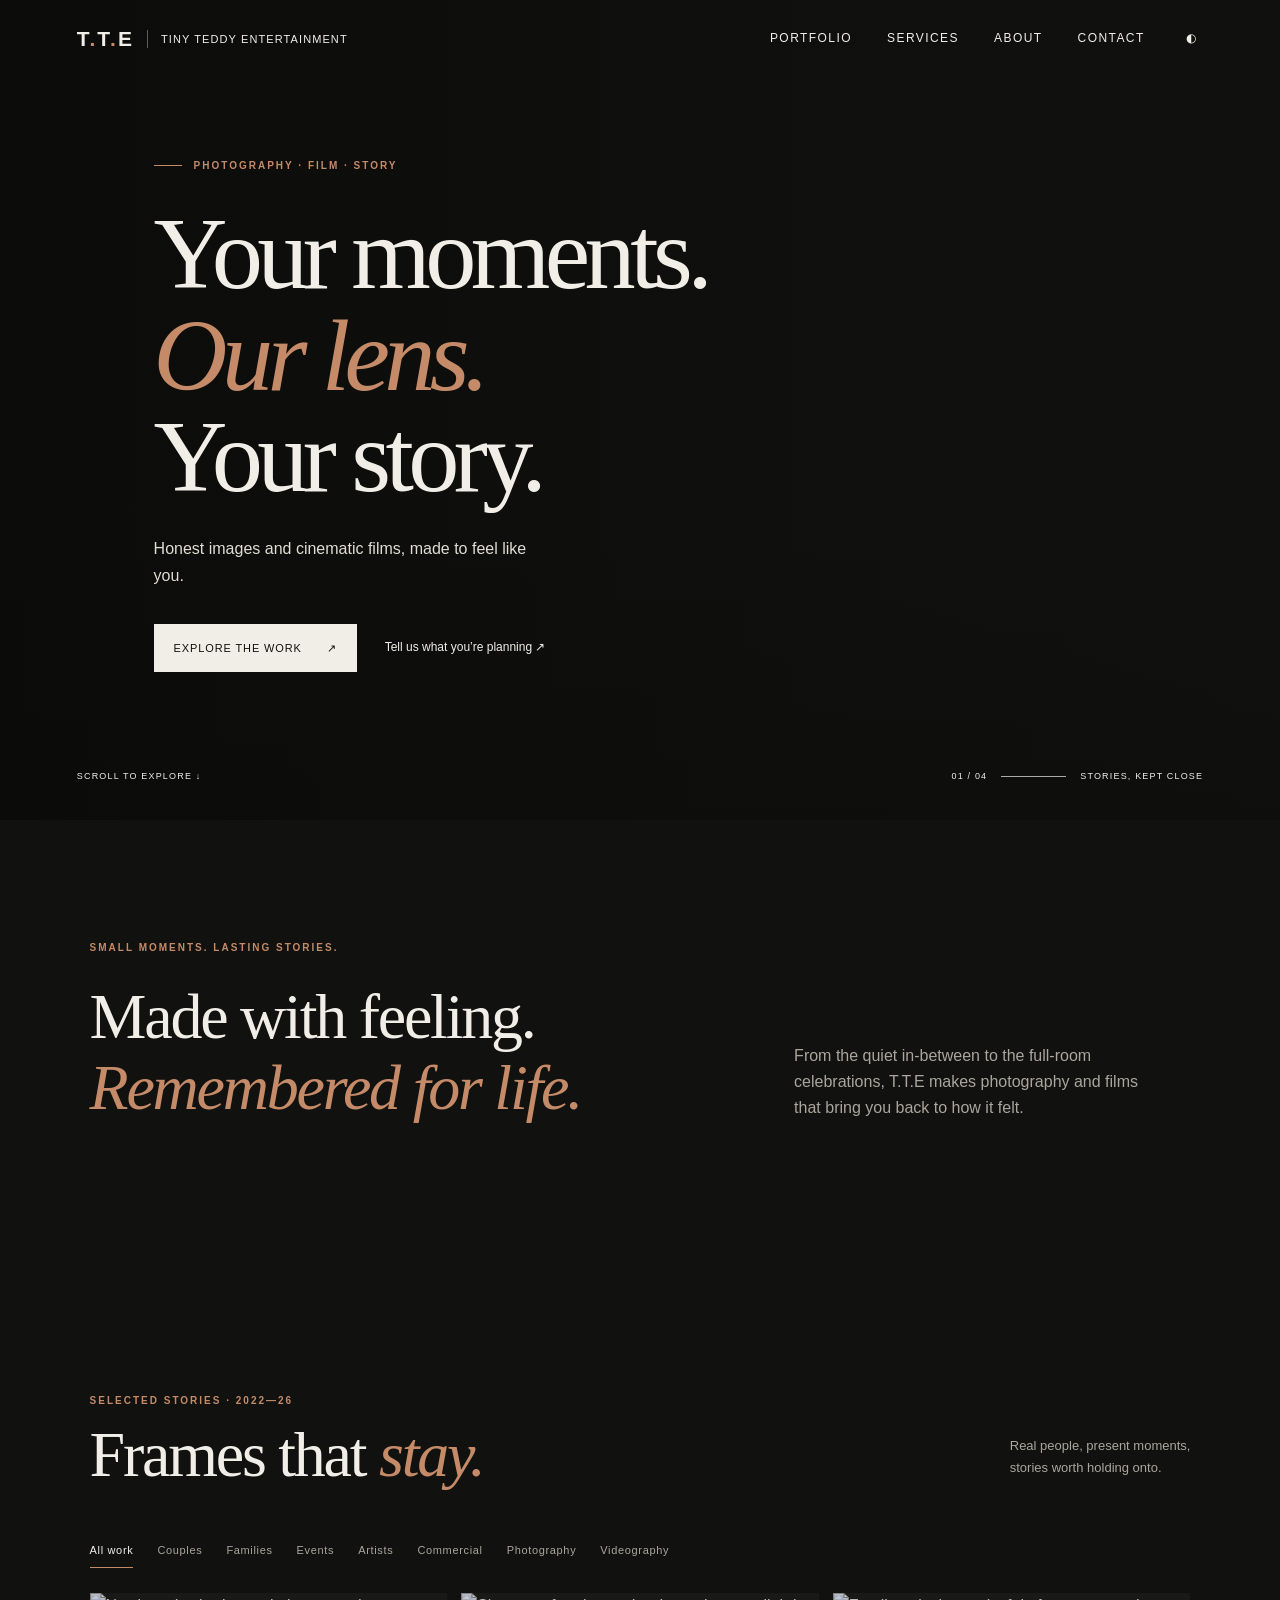
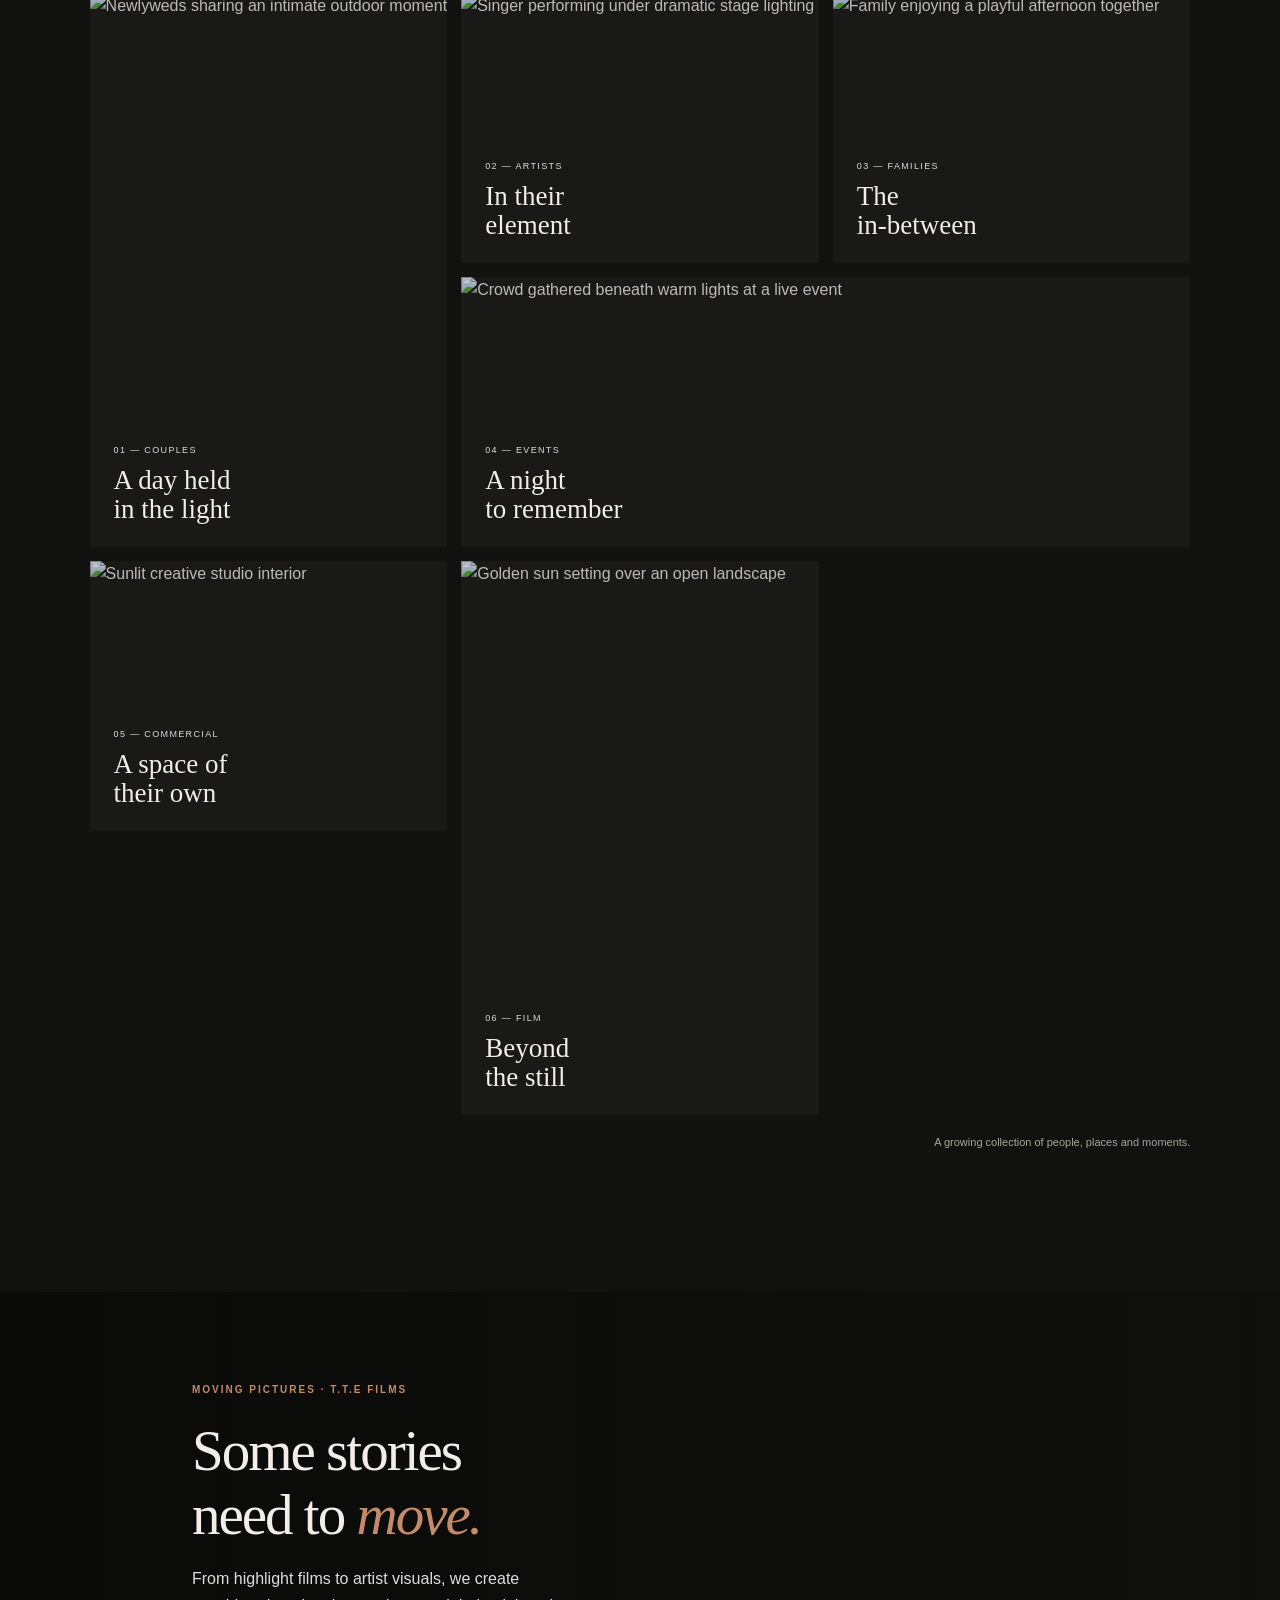
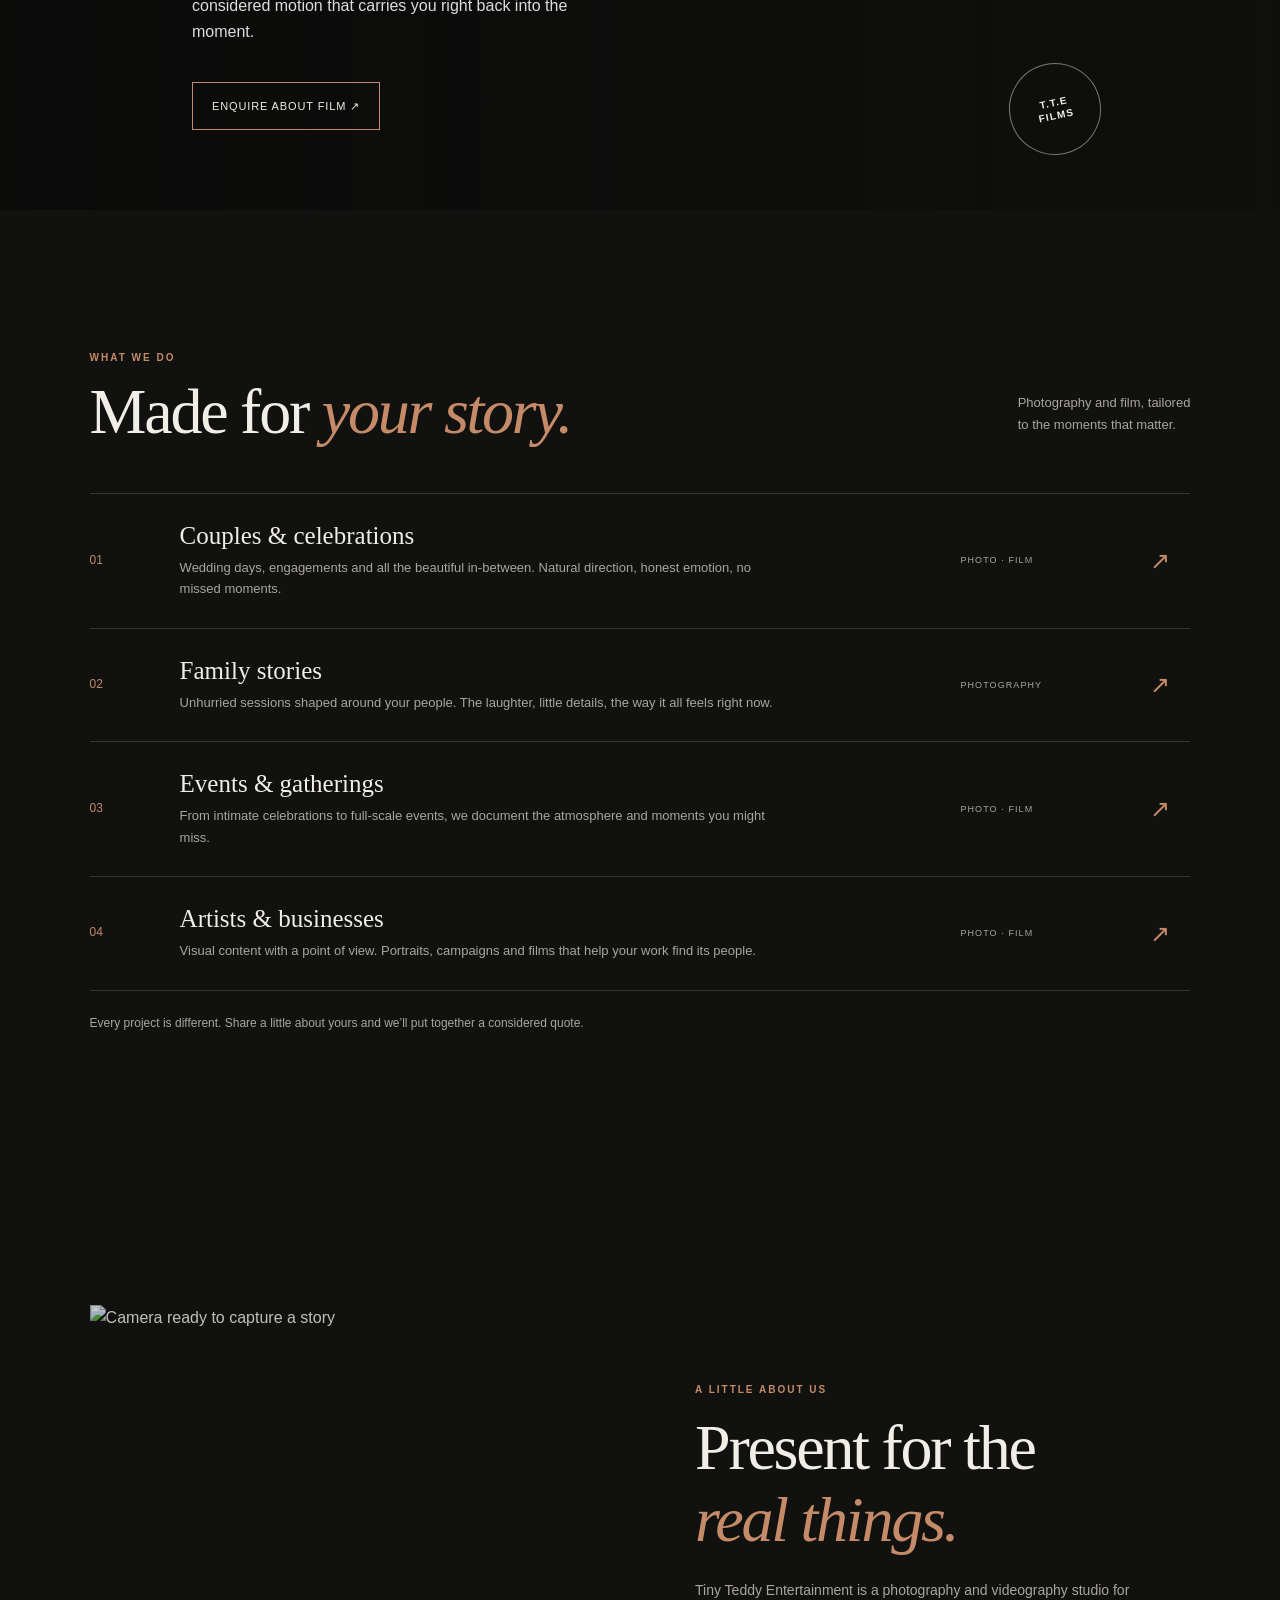
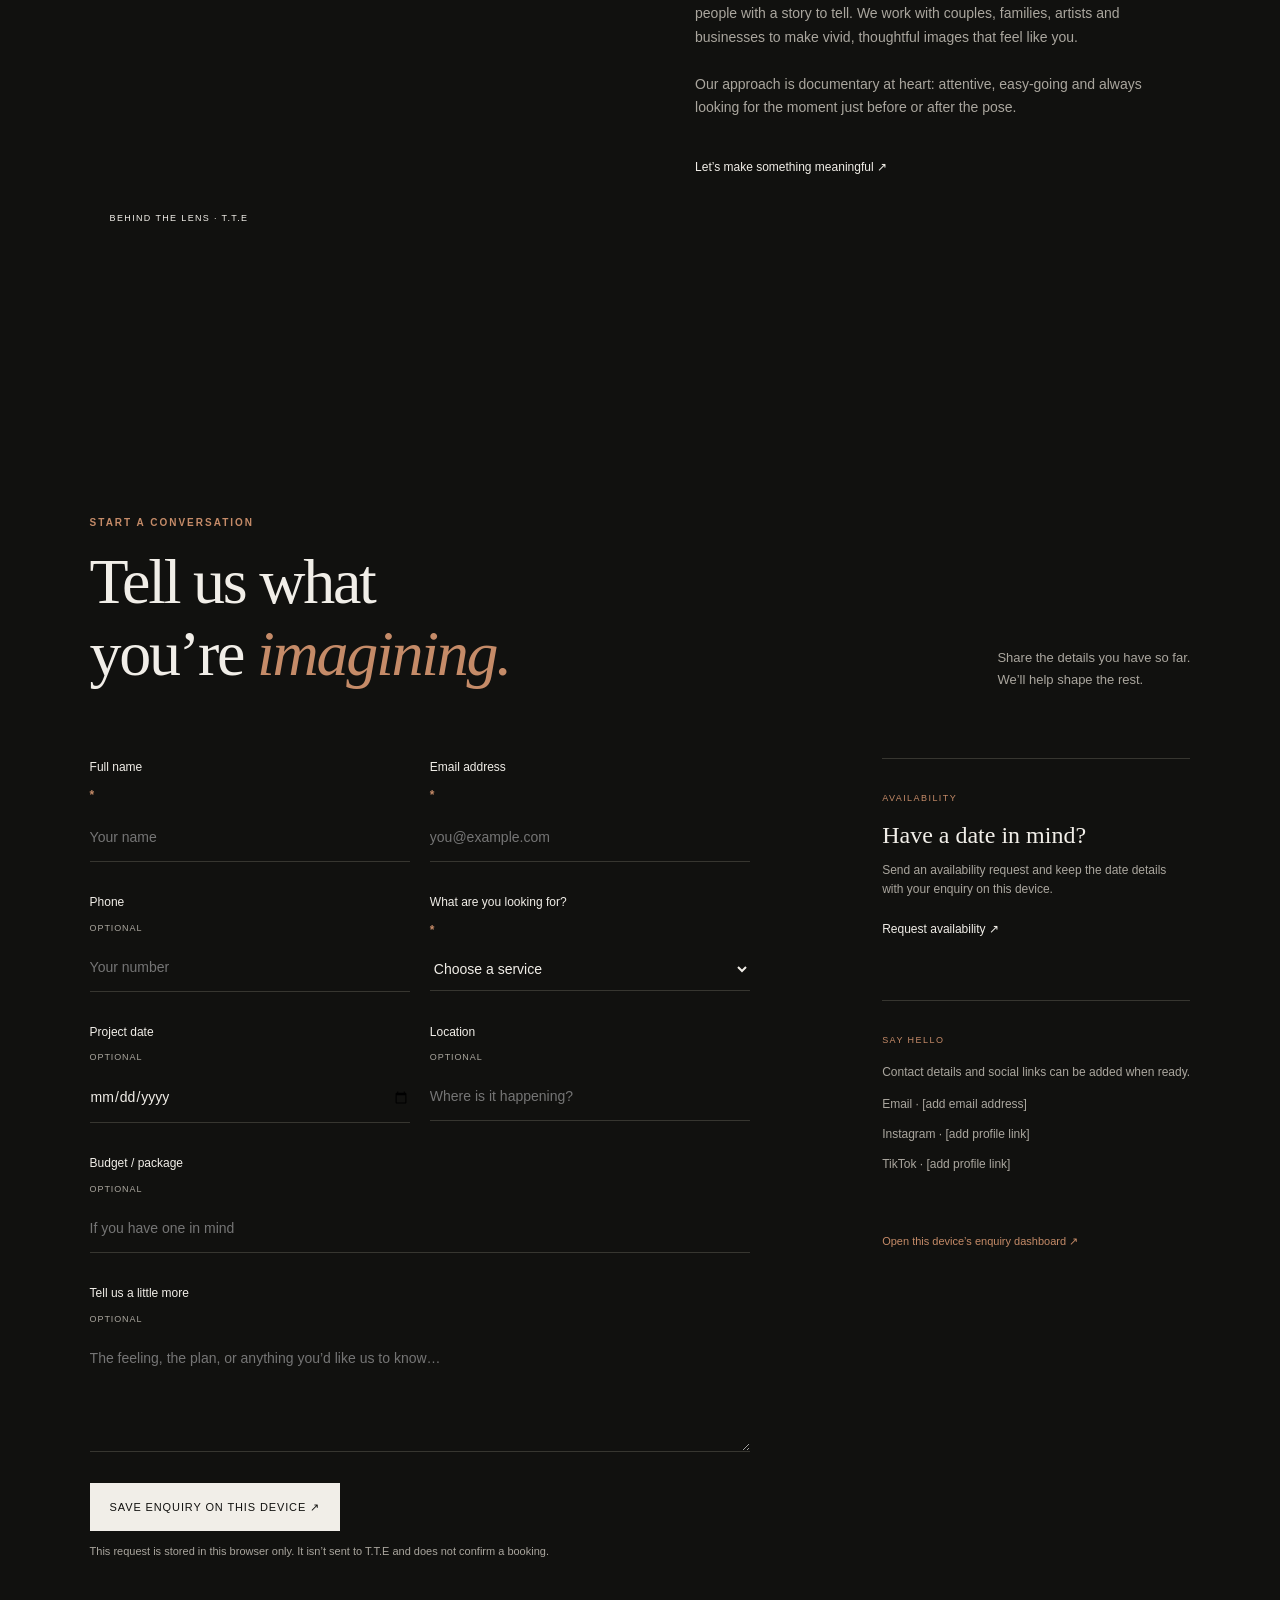
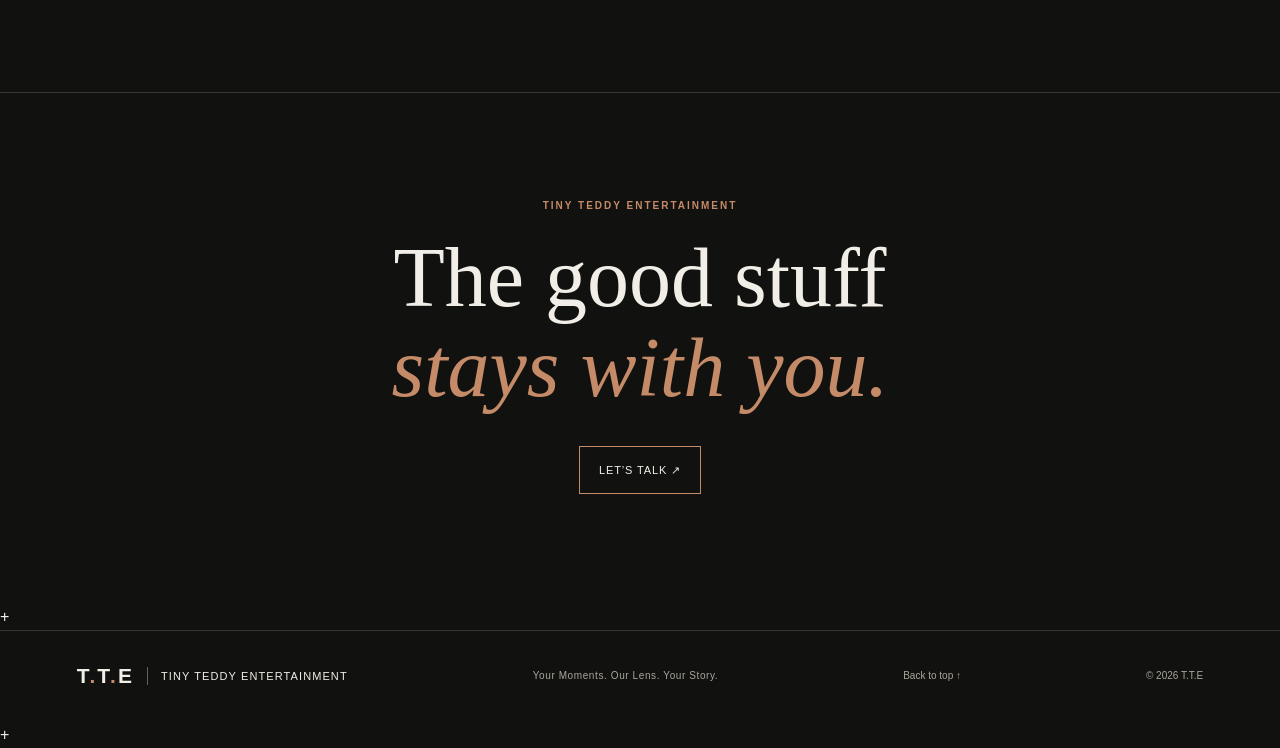
==== index.html @ ece52630 "Add T.T.E website" ====
<!doctype html><html lang="en"><head><meta charset="utf-8"><meta name="viewport" content="width=device-width,initial-scale=1"><meta name="theme-color" content="#11110f"><title>T.T.E — Tiny Teddy Entertainment</title><meta name="description" content="Photography and cinematic films for the moments, people and stories that matter. Tiny Teddy Entertainment — Your Moments. Our Lens. Your Story."><meta property="og:title" content="T.T.E — Tiny Teddy Entertainment"><meta property="og:description" content="Your Moments. Our Lens. Your Story."><meta property="og:type" content="website"><link rel="icon" href="data:image/svg+xml,%3Csvg xmlns='http://www.w3.org/2000/svg' viewBox='0 0 64 64'%3E%3Crect width='64' height='64' rx='14' fill='%2311110f'/%3E%3Ctext x='32' y='44' text-anchor='middle' font-family='Georgia' font-size='34' fill='%23bd805d'%3ET%3C/text%3E%3C/svg%3E"><link rel="stylesheet" href="css/styles.css"><script src="js/db.js" defer></script><script src="js/app.js" defer></script><script src="js/forms.js" defer></script></head><body>
<a class="skip" href="#main">Skip to content</a><header class="header"><a class="brand" href="#top"><b>T<span>.</span>T<span>.</span>E</b><small>Tiny Teddy Entertainment</small></a><button class="menu" aria-expanded="false" aria-controls="nav" aria-label="Open menu"><i></i><i></i></button><nav id="nav" aria-label="Main navigation"><a href="#portfolio">Portfolio</a><a href="#services">Services</a><a href="#about">About</a><a href="#contact">Contact</a><button class="theme" aria-label="Switch theme">◐</button></nav></header>
<main id="main"><section class="hero" id="top"><div class="hero-bg" role="img" aria-label="Couple sharing a quiet moment in afternoon light"></div><div class="hero-content"><p class="eyebrow">PHOTOGRAPHY · FILM · STORY</p><h1>Your moments.<br><em>Our lens.</em><br>Your story.</h1><p class="hero-sub">Honest images and cinematic films, made to feel like you.</p><div class="actions"><a class="btn light" href="#portfolio">Explore the work <span>↗</span></a><a class="link-light" href="#contact">Tell us what you’re planning ↗</a></div></div><span class="hero-count">01 / 04 <i></i> STORIES, KEPT CLOSE</span><a href="#portfolio" class="scroll">SCROLL TO EXPLORE ↓</a></section>
<section class="intro"><p class="eyebrow">SMALL MOMENTS. LASTING STORIES.</p><div><h2>Made with feeling.<br><em>Remembered for life.</em></h2><p>From the quiet in-between to the full-room celebrations, T.T.E makes photography and films that bring you back to how it felt.</p></div></section>
<section class="portfolio section" id="portfolio"><div class="section-head"><div><p class="eyebrow">SELECTED STORIES · 2022—26</p><h2>Frames that <em>stay.</em></h2></div><p>Real people, present moments,<br>stories worth holding onto.</p></div><div class="filters" role="group" aria-label="Filter portfolio"><button class="active" data-filter="all" aria-pressed="true">All work</button><button data-filter="couples" aria-pressed="false">Couples</button><button data-filter="families" aria-pressed="false">Families</button><button data-filter="events" aria-pressed="false">Events</button><button data-filter="artists" aria-pressed="false">Artists</button><button data-filter="commercial" aria-pressed="false">Commercial</button><button data-filter="photography" aria-pressed="false">Photography</button><button data-filter="videography" aria-pressed="false">Videography</button></div><div class="gallery">
<button class="work tall" data-category="couples photography" data-caption="A day held in the light · Couples" data-image="https://images.unsplash.com/photo-1519741497674-611481863552?auto=format&fit=crop&w=1800&q=85"><img loading="lazy" src="https://images.unsplash.com/photo-1519741497674-611481863552?auto=format&fit=crop&w=1100&q=82" alt="Newlyweds sharing an intimate outdoor moment"><span><small>01 — COUPLES</small><strong>A day held<br>in the light</strong></span></button><button class="work" data-category="artists videography" data-caption="In their element · Artists" data-image="https://images.unsplash.com/photo-1516280440614-37939bbacd81?auto=format&fit=crop&w=1800&q=85"><img loading="lazy" src="https://images.unsplash.com/photo-1516280440614-37939bbacd81?auto=format&fit=crop&w=1000&q=82" alt="Singer performing under dramatic stage lighting"><span><small>02 — ARTISTS</small><strong>In their<br>element</strong></span></button><button class="work" data-category="families photography" data-caption="The in-between · Families" data-image="https://images.unsplash.com/photo-1476703993599-0035a21b17a9?auto=format&fit=crop&w=1800&q=85"><img loading="lazy" src="https://images.unsplash.com/photo-1476703993599-0035a21b17a9?auto=format&fit=crop&w=1000&q=82" alt="Family enjoying a playful afternoon together"><span><small>03 — FAMILIES</small><strong>The<br>in-between</strong></span></button><button class="work wide" data-category="events photography" data-caption="A night to remember · Events" data-image="https://images.unsplash.com/photo-1492684223066-81342ee5ff30?auto=format&fit=crop&w=1800&q=85"><img loading="lazy" src="https://images.unsplash.com/photo-1492684223066-81342ee5ff30?auto=format&fit=crop&w=1400&q=82" alt="Crowd gathered beneath warm lights at a live event"><span><small>04 — EVENTS</small><strong>A night<br>to remember</strong></span></button><button class="work" data-category="commercial photography" data-caption="A space of their own · Commercial" data-image="https://images.unsplash.com/photo-1524758631624-e2822e304c36?auto=format&fit=crop&w=1800&q=85"><img loading="lazy" src="https://images.unsplash.com/photo-1524758631624-e2822e304c36?auto=format&fit=crop&w=1000&q=82" alt="Sunlit creative studio interior"><span><small>05 — COMMERCIAL</small><strong>A space of<br>their own</strong></span></button><button class="work tall" data-category="film videography" data-caption="Beyond the still · Film" data-image="https://images.unsplash.com/photo-1500530855697-b586d89ba3ee?auto=format&fit=crop&w=1800&q=85"><img loading="lazy" src="https://images.unsplash.com/photo-1500530855697-b586d89ba3ee?auto=format&fit=crop&w=1000&q=82" alt="Golden sun setting over an open landscape"><span><small>06 — FILM</small><strong>Beyond<br>the still</strong></span></button></div><p class="gallery-note">A growing collection of people, places and moments.</p></section>
<section class="film"><div class="film-bg" role="img" aria-label="Golden hour landscape"></div><div><p class="eyebrow">MOVING PICTURES · T.T.E FILMS</p><h2>Some stories<br>need to <em>move.</em></h2><p>From highlight films to artist visuals, we create considered motion that carries you right back into the moment.</p><a href="#contact" class="btn outline">Enquire about film ↗</a></div><b class="film-stamp">T.T.E<br>FILMS</b></section>
<section class="services section" id="services"><div class="section-head"><div><p class="eyebrow">WHAT WE DO</p><h2>Made for <em>your story.</em></h2></div><p>Photography and film, tailored<br>to the moments that matter.</p></div><div class="service-list"><article><span>01</span><div><h3>Couples & celebrations</h3><p>Wedding days, engagements and all the beautiful in-between. Natural direction, honest emotion, no missed moments.</p></div><small>PHOTO · FILM</small><a href="#contact" aria-label="Request quote for couples and celebrations">↗</a></article><article><span>02</span><div><h3>Family stories</h3><p>Unhurried sessions shaped around your people. The laughter, little details, the way it all feels right now.</p></div><small>PHOTOGRAPHY</small><a href="#contact" aria-label="Request quote for family photography">↗</a></article><article><span>03</span><div><h3>Events & gatherings</h3><p>From intimate celebrations to full-scale events, we document the atmosphere and moments you might miss.</p></div><small>PHOTO · FILM</small><a href="#contact" aria-label="Request quote for events">↗</a></article><article><span>04</span><div><h3>Artists & businesses</h3><p>Visual content with a point of view. Portraits, campaigns and films that help your work find its people.</p></div><small>PHOTO · FILM</small><a href="#contact" aria-label="Request quote for artists and business content">↗</a></article></div><p class="pricing">Every project is different. Share a little about yours and we’ll put together a considered quote.</p></section>
<section class="about section" id="about"><div class="about-photo"><img src="https://images.unsplash.com/photo-1502982720700-bfff97f2ecac?auto=format&fit=crop&w=1300&q=82" loading="lazy" alt="Camera ready to capture a story"><small>BEHIND THE LENS · T.T.E</small></div><div class="about-copy"><p class="eyebrow">A LITTLE ABOUT US</p><h2>Present for the<br><em>real things.</em></h2><p>Tiny Teddy Entertainment is a photography and videography studio for people with a story to tell. We work with couples, families, artists and businesses to make vivid, thoughtful images that feel like you.</p><p>Our approach is documentary at heart: attentive, easy-going and always looking for the moment just before or after the pose.</p><a href="#contact" class="text-link">Let’s make something meaningful ↗</a></div></section>
<section class="contact section" id="contact"><div class="contact-head"><div><p class="eyebrow">START A CONVERSATION</p><h2>Tell us what<br>you’re <em>imagining.</em></h2></div><p>Share the details you have so far.<br>We’ll help shape the rest.</p></div><div class="contact-grid"><form id="enquiry-form" novalidate><input type="hidden" name="requestType" value="quote"><div class="field-row"><label>Full name <b>*</b><input name="name" autocomplete="name" required maxlength="100" placeholder="Your name"><small class="error"></small></label><label>Email address <b>*</b><input name="email" type="email" autocomplete="email" required maxlength="254" placeholder="you@example.com"><small class="error"></small></label></div><div class="field-row"><label>Phone <span>OPTIONAL</span><input name="phone" type="tel" autocomplete="tel" maxlength="30" placeholder="Your number"><small class="error"></small></label><label>What are you looking for? <b>*</b><select name="service" required><option value="">Choose a service</option><option>Couples & celebrations</option><option>Family stories</option><option>Events & gatherings</option><option>Artists & businesses</option><option>Photography</option><option>Videography / film</option><option>Something else</option></select><small class="error"></small></label></div><div class="field-row"><label>Project date <span>OPTIONAL</span><input name="date" type="date"><small class="error"></small></label><label>Location <span>OPTIONAL</span><input name="location" maxlength="140" placeholder="Where is it happening?"><small class="error"></small></label></div><label>Budget / package <span>OPTIONAL</span><input name="budget" maxlength="80" placeholder="If you have one in mind"><small class="error"></small></label><label>Tell us a little more <span>OPTIONAL</span><textarea name="message" rows="4" maxlength="2000" placeholder="The feeling, the plan, or anything you’d like us to know…"></textarea><small class="error"></small></label><button class="btn light submit" type="submit">Save enquiry on this device ↗</button><p class="privacy">This request is stored in this browser only. It isn’t sent to T.T.E and does not confirm a booking.</p><div class="feedback" role="status" aria-live="polite"></div></form><aside><div class="aside-block"><small>AVAILABILITY</small><h3>Have a date in mind?</h3><p>Send an availability request and keep the date details with your enquiry on this device.</p><button id="availability-button" class="availability">Request availability ↗</button></div><div class="aside-block"><small>SAY HELLO</small><p>Contact details and social links can be added when ready.</p><a href="#contact">Email · [add email address]</a><a href="#contact">Instagram · [add profile link]</a><a href="#contact">TikTok · [add profile link]</a></div><a class="dashboard" href="admin.html">Open this device’s enquiry dashboard ↗</a></aside></div></section><section class="closing"><p class="eyebrow">TINY TEDDY ENTERTAINMENT</p><p>The good stuff<br><em>stays with you.</em></p><a href="#contact" class="btn outline">Let’s talk ↗</a></section></main>
+<footer><a class="brand" href="#top"><b>T<span>.</span>T<span>.</span>E</b><small>Tiny Teddy Entertainment</small></a><p>Your Moments. Our Lens. Your Story.</p><a href="#top">Back to top ↑</a><span>© <span id="year"></span> T.T.E</span></footer>
+<dialog id="lightbox" class="lightbox"><button class="close" aria-label="Close image">×</button><button class="prev" aria-label="Previous image">←</button><figure><img alt=""><figcaption></figcaption></figure><button class="next" aria-label="Next image">→</button></dialog><dialog id="availability-dialog"><form id="availability-form" novalidate><button class="close" type="button" aria-label="Close">×</button><p class="eyebrow">DATE CHECK</p><h2>Check a date.</h2><p>This request stays in this browser and doesn’t confirm a booking.</p><label>Your name <b>*</b><input name="name" required maxlength="100" placeholder="Your name"><small class="error"></small></label><label>Email address <b>*</b><input name="email" type="email" required maxlength="254" placeholder="you@example.com"><small class="error"></small></label><label>Date you have in mind <b>*</b><input name="date" type="date" required><small class="error"></small></label><label>Service <b>*</b><select name="service" required><option value="">Choose a service</option><option>Couples & celebrations</option><option>Family stories</option><option>Events & gatherings</option><option>Artists & businesses</option><option>Photography</option><option>Videography / film</option></select><small class="error"></small></label><button class="btn light" type="submit">Save date request ↗</button><div class="feedback" role="status" aria-live="polite"></div></form></dialog></body></html>
---- css/styles.css ----
:root{--bg:#11110f;--panel:#191917;--text:#f1eee8;--muted:#aaa69e;--line:#373630;--accent:#c58b68;--serif:'Playfair Display',Georgia,serif;--sans:'DM Sans',Arial,sans-serif;--max:1320px}*{box-sizing:border-box}html{scroll-behavior:smooth;scroll-padding-top:84px}body{margin:0;background:var(--bg);color:var(--text);font:16px/1.65 var(--sans)}body.light-theme{--bg:#f0eee9;--panel:#e5e2db;--text:#1a1917;--muted:#625f58;--line:#cfcbc2;--accent:#925d3f}a{color:inherit;text-decoration:none}button,input,textarea,select{font:inherit}button{color:inherit}.skip{position:absolute;z-index:20;top:-60px;left:16px;background:var(--text);color:var(--bg);padding:10px}.skip:focus{top:10px}:focus-visible{outline:2px solid var(--accent);outline-offset:4px}.header{height:78px;padding:0 6vw;display:flex;align-items:center;justify-content:space-between;position:absolute;z-index:5;inset:0 0 auto}.brand{display:flex;align-items:center;gap:13px}.brand b{font-size:21px;letter-spacing:.1em}.brand b span{color:var(--accent)}.brand small{border-left:1px solid #ffffff55;padding-left:13px;font-size:11px;letter-spacing:.1em;text-transform:uppercase}.header nav{display:flex;gap:35px;align-items:center}.header nav a,.theme{font-size:12px;text-transform:uppercase;letter-spacing:.12em}.header nav a:hover,.text-link:hover,.link-light:hover{color:var(--accent)}.theme{background:none;border:0;cursor:pointer}.menu{display:none}.hero{height:min(820px,100svh);min-height:660px;position:relative;display:flex;align-items:center;padding:100px 12vw}.hero-bg,.film-bg{position:absolute;inset:0;background:linear-gradient(90deg,rgba(10,10,9,.78),rgba(12,12,11,.42) 55%,rgba(10,10,9,.05)),linear-gradient(0deg,rgba(10,10,9,.35),transparent 35%),url('https://images.unsplash.com/photo-1519741497674-611481863552?auto=format&fit=crop&w=2200&q=88') center 43%/cover}.hero-content{position:relative;max-width:700px}.eyebrow{font-size:10px;letter-spacing:.2em;color:var(--accent);font-weight:600}.hero .eyebrow:before{content:'';display:inline-block;width:28px;border-top:1px solid;margin:0 12px 3px 0}.hero h1{font:500 clamp(60px,8vw,108px)/.99 var(--serif);letter-spacing:-.055em;margin:29px 0}.hero h1 em,h2 em,.closing em{color:var(--accent);font-weight:500}.hero-sub{color:#e1ddd5;max-width:380px}.actions{display:flex;align-items:center;gap:28px;margin-top:35px}.btn{display:inline-flex;align-items:center;justify-content:center;gap:25px;padding:14px 19px;font-size:11px;letter-spacing:.08em;text-transform:uppercase;border:1px solid var(--accent);transition:.25s}.btn:hover{background:var(--accent);color:#151412}.btn.light{background:var(--text);color:var(--bg);border-color:var(--text)}.btn.light:hover{background:var(--accent);border-color:var(--accent)}.link-light,.text-link{font-size:12px}.hero-count,.scroll{position:absolute;bottom:36px;font-size:9px;letter-spacing:.13em}.hero-count{right:6vw;display:flex;gap:14px;align-items:center}.hero-count i{display:block;width:65px;border-top:1px solid #aaa}.scroll{left:6vw}.intro,.section{max-width:var(--max);margin:auto;padding:130px 7vw}.intro{padding-top:110px;padding-bottom:115px}.intro>div{display:grid;grid-template-columns:1.2fr .8fr;gap:10%;align-items:end}.intro h2,h2{font:500 clamp(39px,5vw,66px)/1.12 var(--serif);letter-spacing:-.035em;margin:14px 0}.intro>div>p,.section-head>p{color:var(--muted);max-width:365px}.section-head{display:flex;justify-content:space-between;align-items:end;margin-bottom:45px}.section-head h2{margin:10px 0 0}.section-head>p{font-size:13px}.filters{display:flex;gap:24px;flex-wrap:wrap;margin-bottom:25px}.filters button{background:none;border:0;border-bottom:1px solid transparent;padding:5px 0 8px;color:var(--muted);cursor:pointer;font-size:11px;letter-spacing:.06em}.filters button.active,.filters button:hover{color:var(--text);border-color:var(--accent)}.gallery{display:grid;grid-template-columns:repeat(3,1fr);grid-auto-rows:270px;gap:14px}.work{position:relative;overflow:hidden;padding:0;border:0;background:var(--panel);cursor:zoom-in;text-align:left}.work.tall{grid-row:span 2}.work.wide{grid-column:span 2}.work img{width:100%;height:100%;object-fit:cover;display:block;transition:transform .65s,filter .5s;filter:brightness(.78)}.work:hover img{transform:scale(1.04);filter:brightness(.6)}.work>span{position:absolute;inset:auto 24px 22px;display:flex;flex-direction:column;gap:8px}.work small{font-size:9px;letter-spacing:.15em;color:#ddd}.work strong{font:500 27px/1.1 var(--serif)}.gallery-note{font-size:11px;color:var(--muted);text-align:right;margin-top:18px}.film{position:relative;min-height:480px;display:flex;align-items:center;padding:80px 15vw;overflow:hidden}.film-bg{background-image:linear-gradient(90deg,rgba(9,9,8,.84),rgba(9,9,8,.25)),url('https://images.unsplash.com/photo-1470770841072-f978cf4d019e?auto=format&fit=crop&w=2200&q=85');filter:saturate(.72)}.film>div:last-of-type{position:relative;max-width:470px}.film h2{font-size:57px;margin:20px 0}.film>div p:not(.eyebrow){color:#ddd;max-width:405px}.outline{background:transparent;color:var(--text);margin-top:20px}.film-stamp{position:absolute;right:14vw;bottom:55px;border:1px solid #ffffff70;border-radius:50%;width:92px;height:92px;display:grid;place-content:center;text-align:center;font-size:10px;letter-spacing:.12em;line-height:1.3;transform:rotate(-12deg)}.service-list article{display:grid;grid-template-columns:70px 1fr 170px 40px;gap:20px;align-items:center;border-top:1px solid var(--line);padding:28px 0}.service-list article:last-child{border-bottom:1px solid var(--line)}.service-list article>span{font-size:12px;color:var(--accent)}.service-list h3{font:500 25px var(--serif);margin:0 0 7px}.service-list p{font-size:13px;color:var(--muted);max-width:600px;margin:0}.service-list small{font-size:9px;letter-spacing:.12em;color:var(--muted)}.service-list a{font-size:24px;color:var(--accent)}.pricing{font-size:12px;color:var(--muted);margin-top:23px}.about{display:grid;grid-template-columns:1fr 1fr;gap:10%;align-items:center}.about-photo{height:540px;position:relative}.about-photo img{width:100%;height:100%;object-fit:cover;filter:brightness(.8)}.about-photo small{position:absolute;bottom:20px;left:20px;font-size:9px;letter-spacing:.15em}.about-copy{max-width:470px}.about-copy>p:not(.eyebrow){font-size:14px;color:var(--muted);margin:24px 0}.about-copy .text-link{display:inline-block;margin-top:15px}.contact{padding-bottom:120px}.contact-head{display:flex;justify-content:space-between;align-items:end;margin-bottom:55px}.contact-head>p{color:var(--muted);font-size:13px}.contact-grid{display:grid;grid-template-columns:1.5fr .7fr;gap:12%}.contact form>label,.contact form .field-row label,.availability-dialog label{display:flex;flex-direction:column;gap:8px;font-size:12px;margin:0 0 23px}.contact label b,.availability-dialog b{color:var(--accent)}.contact label span{font-size:9px;color:var(--muted);letter-spacing:.1em}.field-row{display:grid;grid-template-columns:1fr 1fr;gap:20px}.contact input,.contact textarea,.contact select,.availability-dialog input,.availability-dialog select{width:100%;background:transparent;border:0;border-bottom:1px solid var(--line);border-radius:0;padding:12px 0;color:var(--text);font-size:14px;outline:none}.contact input:focus,.contact textarea:focus,.contact select:focus,.availability-dialog input:focus,.availability-dialog select:focus{border-color:var(--accent)}select option{background:var(--bg);color:var(--text)}.contact textarea{resize:vertical}.error{color:#ef9a8e;min-height:0;font-size:11px}.error:not(:empty){min-height:16px}.submit{cursor:pointer}.privacy{font-size:11px;color:var(--muted);max-width:550px}.feedback{font-size:13px;margin-top:12px;color:var(--accent)}.aside-block{border-top:1px solid var(--line);padding:24px 0;margin-bottom:28px}.aside-block>small{font-size:9px;letter-spacing:.16em;color:var(--accent)}.aside-block h3{font:500 24px var(--serif);margin:12px 0}.aside-block p{font-size:12px;color:var(--muted)}.availability{background:none;border:0;padding:8px 0;color:var(--text);cursor:pointer;font-size:12px}.aside-block>a{display:block;font-size:12px;margin-top:10px;color:var(--muted)}.dashboard{font-size:11px;color:var(--accent)}.closing{text-align:center;padding:95px 20px 110px;border-top:1px solid var(--line)}.closing>p:nth-child(2){font:500 clamp(48px,7vw,84px)/1.07 var(--serif);margin:18px}.closing .outline{margin-top:15px}footer{padding:27px 6vw;display:flex;align-items:center;justify-content:space-between;border-top:1px solid var(--line);font-size:10px;color:var(--muted)}footer .brand{color:var(--text)}footer>p{letter-spacing:.06em}.lightbox,dialog#availability-dialog{border:1px solid var(--line);background:var(--bg);color:var(--text);padding:0;max-width:95vw;max-height:95vh}.lightbox{width:min(1100px,95vw);height:min(760px,90vh);align-items:center;justify-content:space-between}.lightbox[open]{display:flex}.lightbox figure{margin:0;text-align:center;max-width:85%;max-height:90%}.lightbox img{max-width:100%;max-height:78vh;object-fit:contain}.lightbox figcaption{font-size:12px;color:var(--muted);padding:6px}.lightbox button,.availability-dialog .close{background:transparent;border:0;cursor:pointer;color:var(--text);font-size:25px;padding:15px}.lightbox .close,.availability-dialog .close{position:absolute;right:12px;top:8px;z-index:2}.availability-dialog{width:min(520px,94vw);padding:40px}.availability-dialog h2{font-size:42px}.availability-dialog>form>p:not(.eyebrow){font-size:13px;color:var(--muted)}.availability-dialog .btn{cursor:pointer}
@media(max-width:800px){.header{padding:0 6vw}.menu{display:block;background:none;border:0;width:38px;padding:8px}.menu i{display:block;border-top:1px solid var(--text);margin:6px 0}.header nav{display:none;position:absolute;top:70px;right:5vw;background:var(--panel);padding:25px;min-width:200px;flex-direction:column;align-items:flex-start;gap:20px}.header nav.open{display:flex}.hero{min-height:700px;height:95svh;padding:100px 8vw}.hero h1{font-size:clamp(58px,12vw,85px)}.intro,.section{padding:88px 7vw}.intro>div{grid-template-columns:1fr;gap:8px}.section-head{align-items:start}.section-head>p{max-width:200px}.gallery{grid-template-columns:repeat(2,1fr);grid-auto-rows:240px}.work.wide{grid-column:span 2}.film{padding:80px 10vw;min-height:430px}.film-stamp{right:8vw}.about{gap:7%}.about-photo{height:440px}.contact-grid{gap:7%}.service-list article{grid-template-columns:40px 1fr 100px 25px}.service-list h3{font-size:21px}}
@media(max-width:560px){body{font-size:15px}.brand small{font-size:8px}.hero{min-height:660px;padding:100px 7vw}.hero-bg{background-position:58% center}.hero h1{font-size:62px}.hero .eyebrow{font-size:9px}.actions{align-items:flex-start;flex-direction:column;gap:16px}.hero-count{right:7vw;font-size:8px}.intro,.section{padding:72px 6vw}.intro h2,h2{font-size:42px}.section-head{display:block}.section-head>p{margin-top:12px}.filters{gap:13px 18px}.gallery{grid-auto-rows:190px;gap:9px}.work.tall{grid-row:span 2}.work>span{inset:auto 13px 13px}.work strong{font-size:21px}.work small{font-size:8px}.film{min-height:430px;padding:70px 8vw}.film h2{font-size:46px}.film-stamp{width:70px;height:70px;font-size:8px;right:7vw;bottom:28px}.service-list article{grid-template-columns:32px 1fr 26px;gap:11px;padding:22px 0}.service-list article small{grid-column:2;grid-row:2}.service-list article>a{grid-column:3;grid-row:1}.service-list h3{font-size:20px}.service-list p{font-size:12px}.about{grid-template-columns:1fr;gap:35px}.about-photo{height:360px}.contact-head{display:block}.contact-head>p{margin-top:20px}.contact-grid{grid-template-columns:1fr;gap:45px}.field-row{grid-template-columns:1fr;gap:0}.closing{padding:75px 15px}.closing>p:nth-child(2){font-size:51px}footer{display:grid;grid-template-columns:1fr 1fr;gap:20px}footer>p{order:2}footer>a:nth-of-type(2){text-align:right}footer>span{text-align:right}.lightbox .prev,.lightbox .next{font-size:18px;padding:5px}.availability-dialog{padding:32px 22px}}



@media(prefers-reduced-motion:reduce){*,*:before,*:after{scroll-behavior:auto!important;transition:none!important;animation:none!important}}
.work[hidden]{display:none}
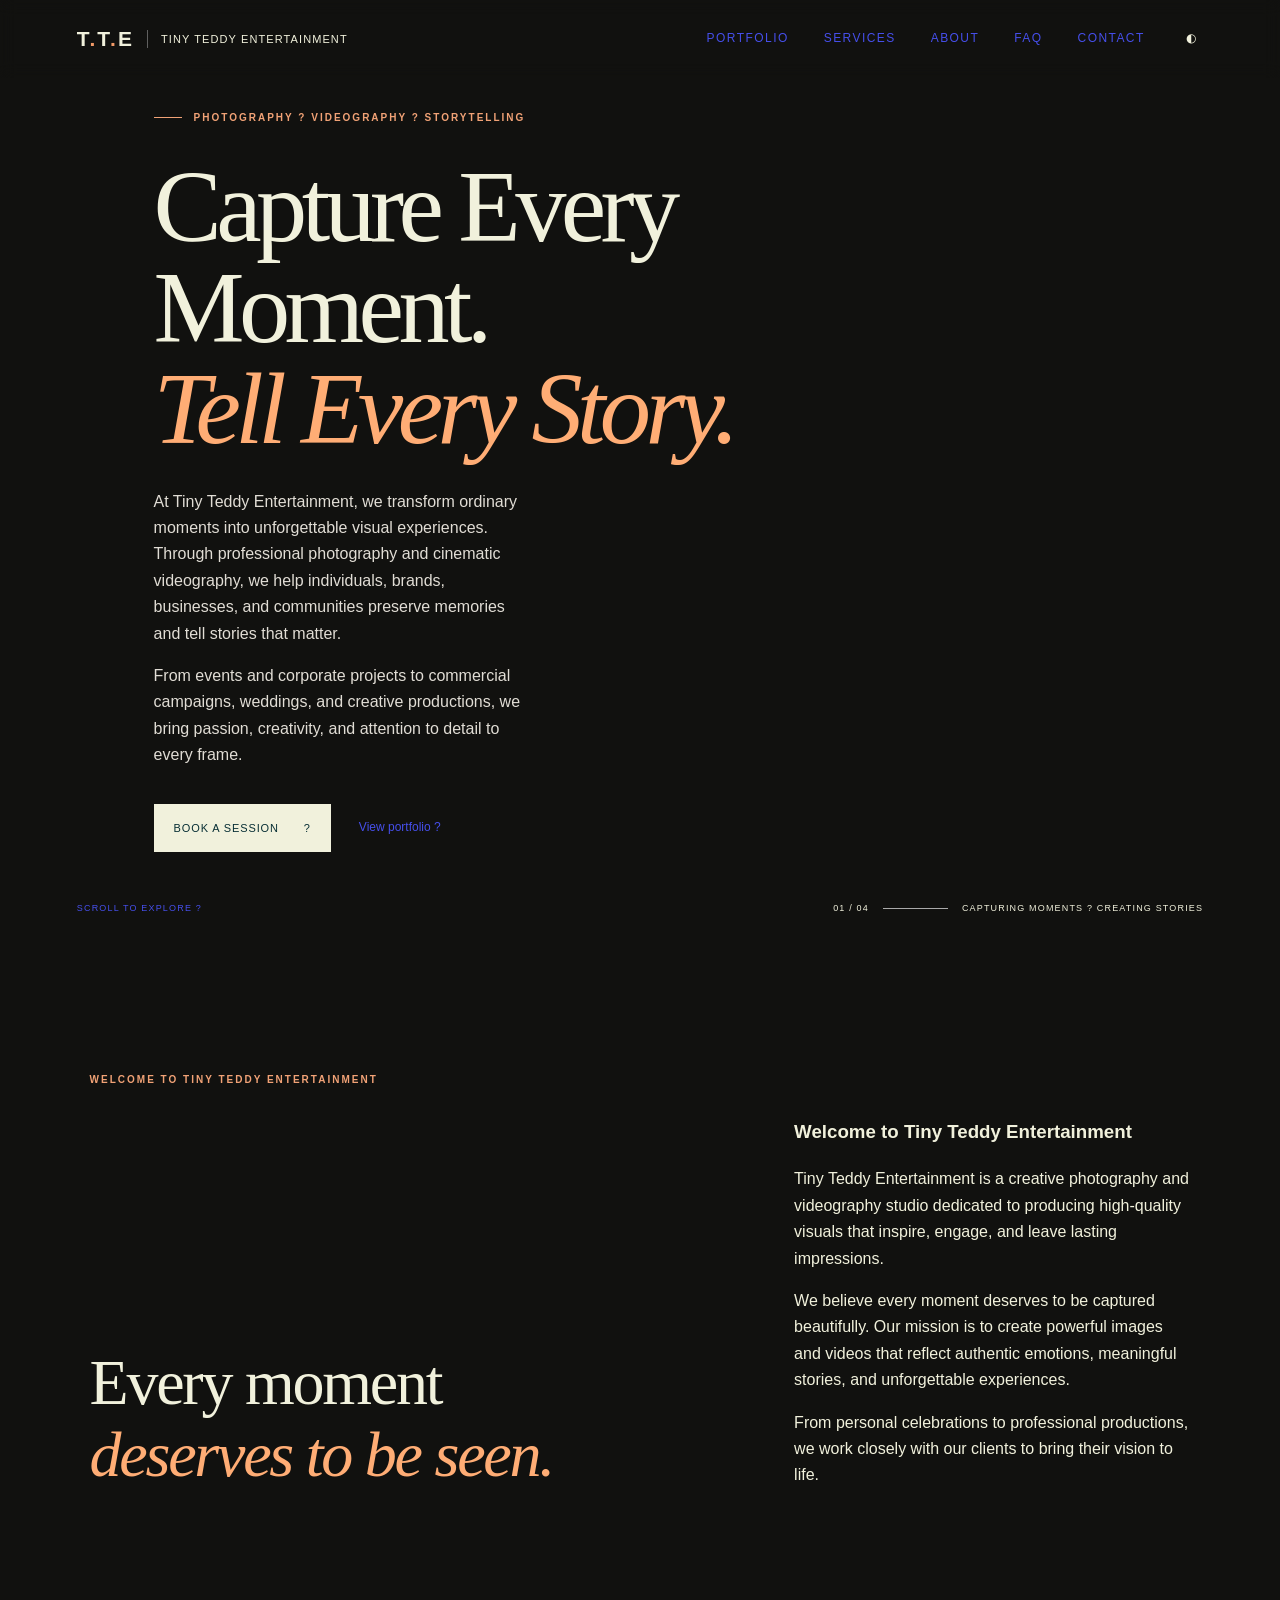
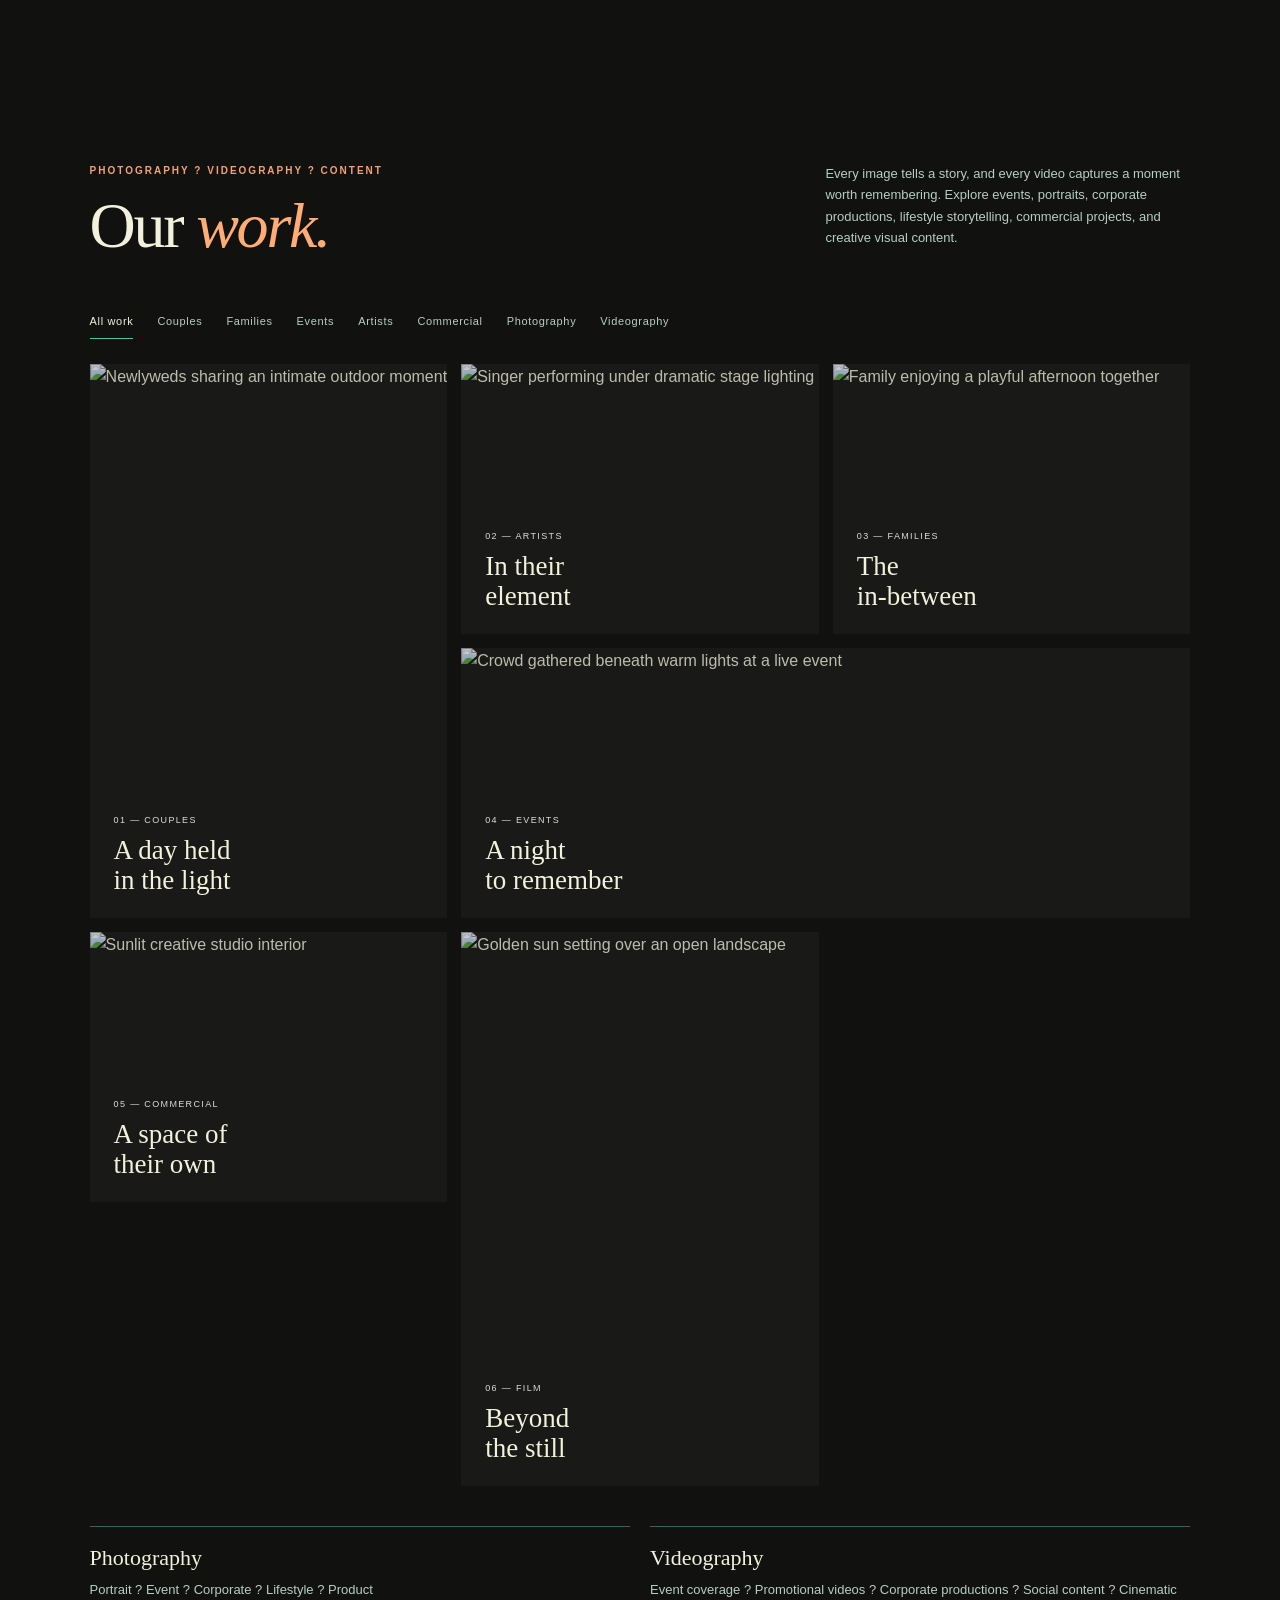
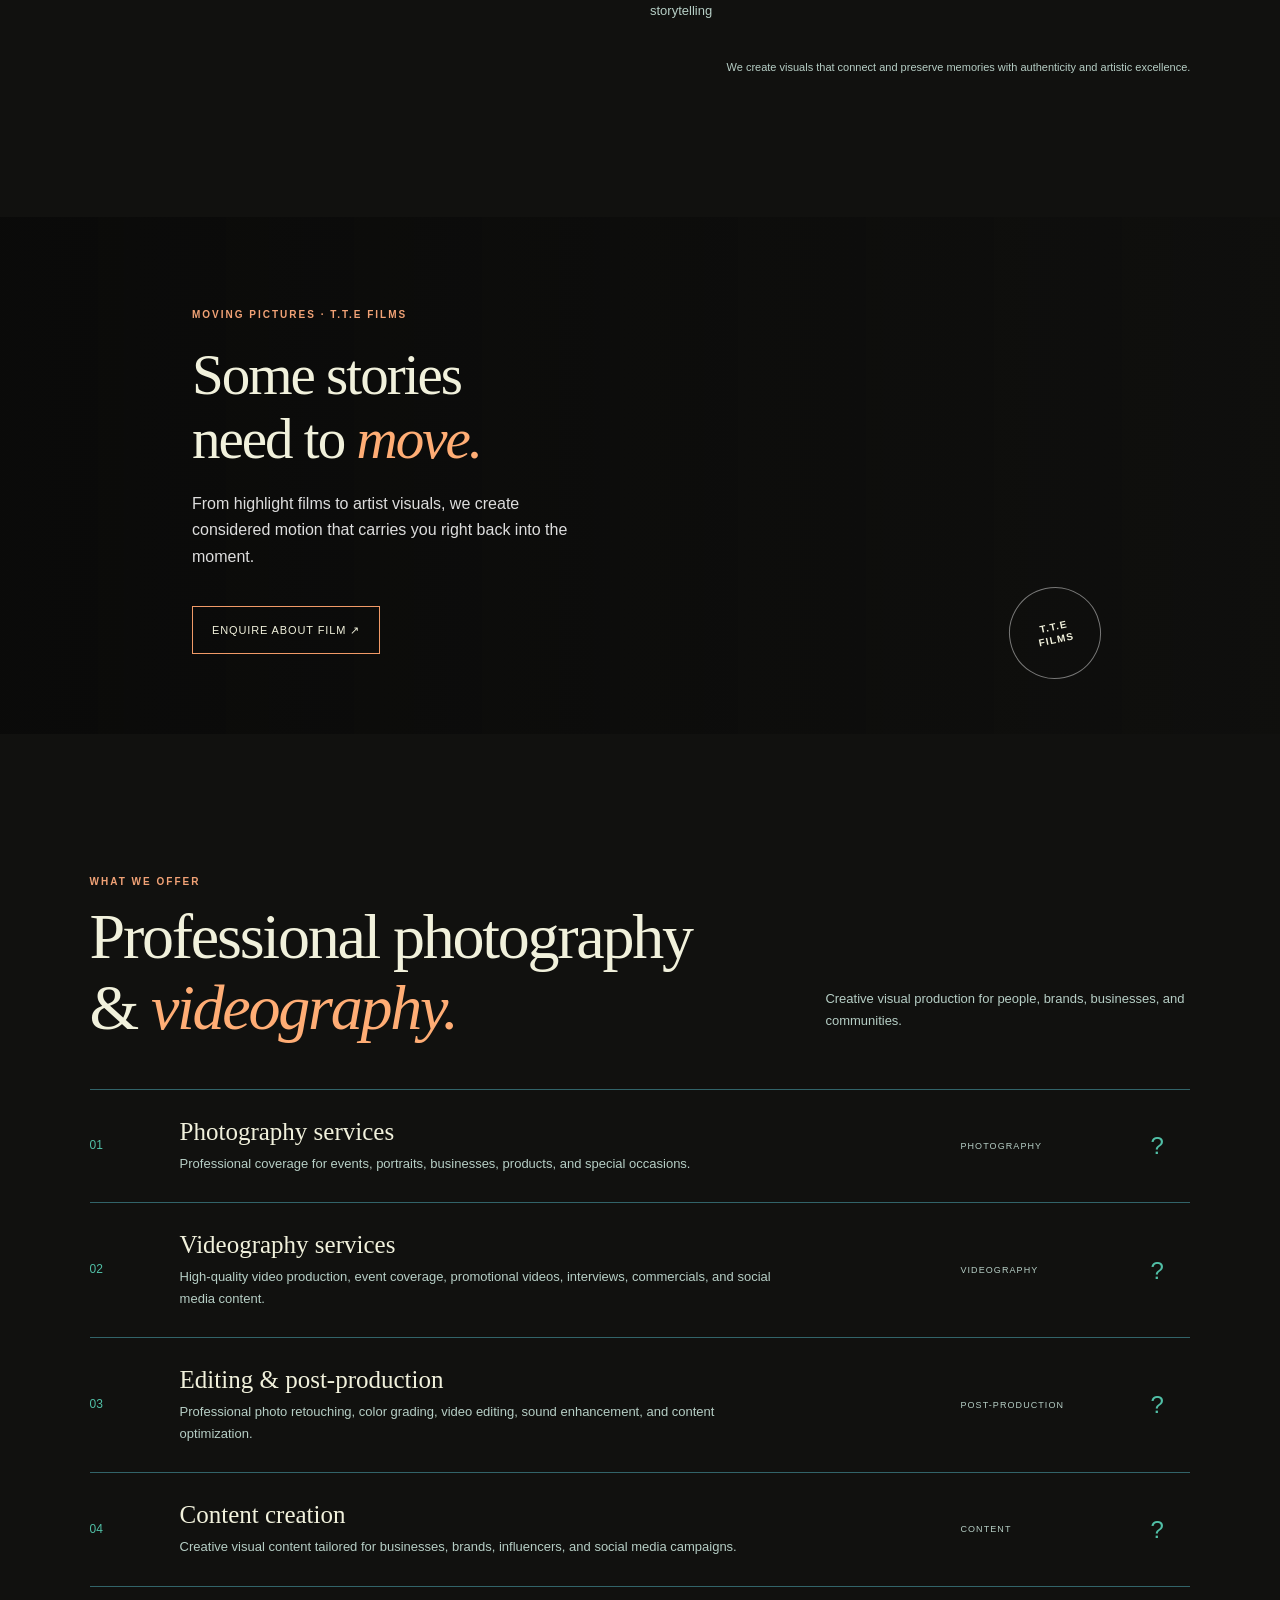
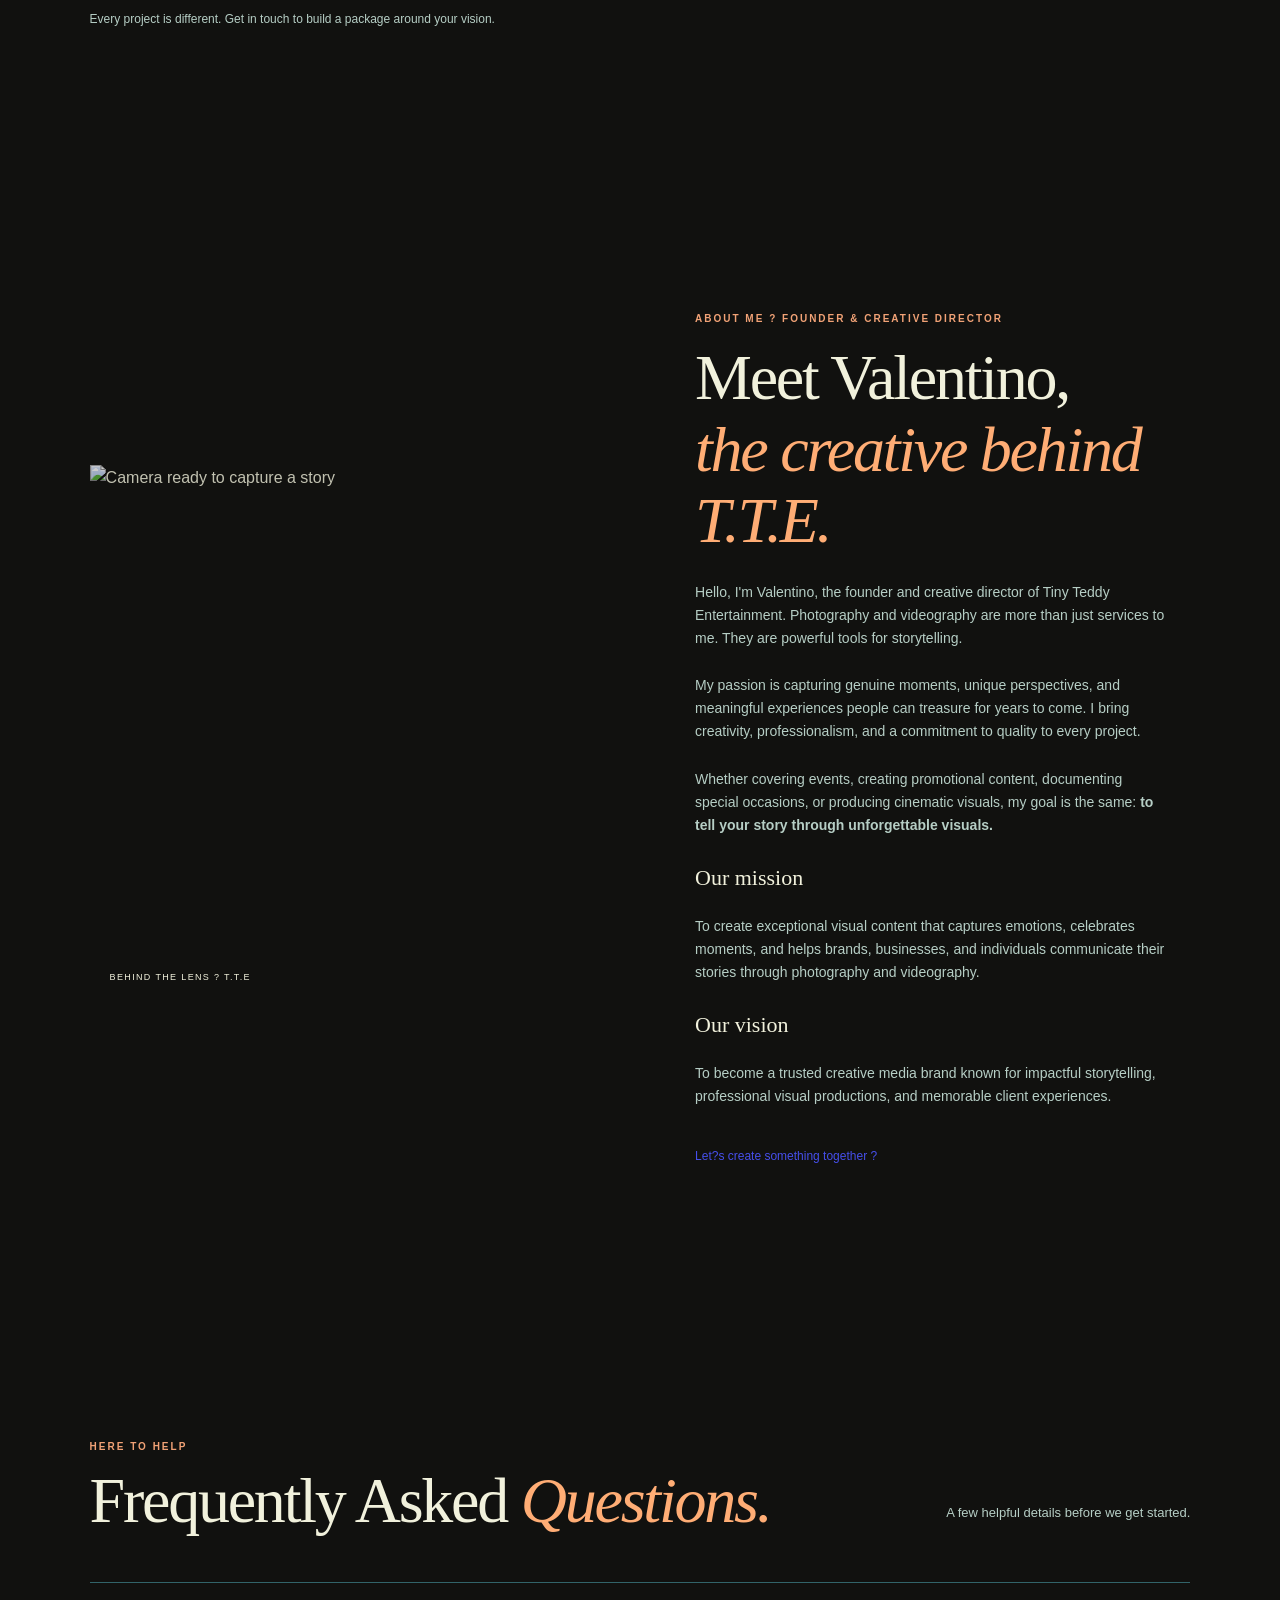
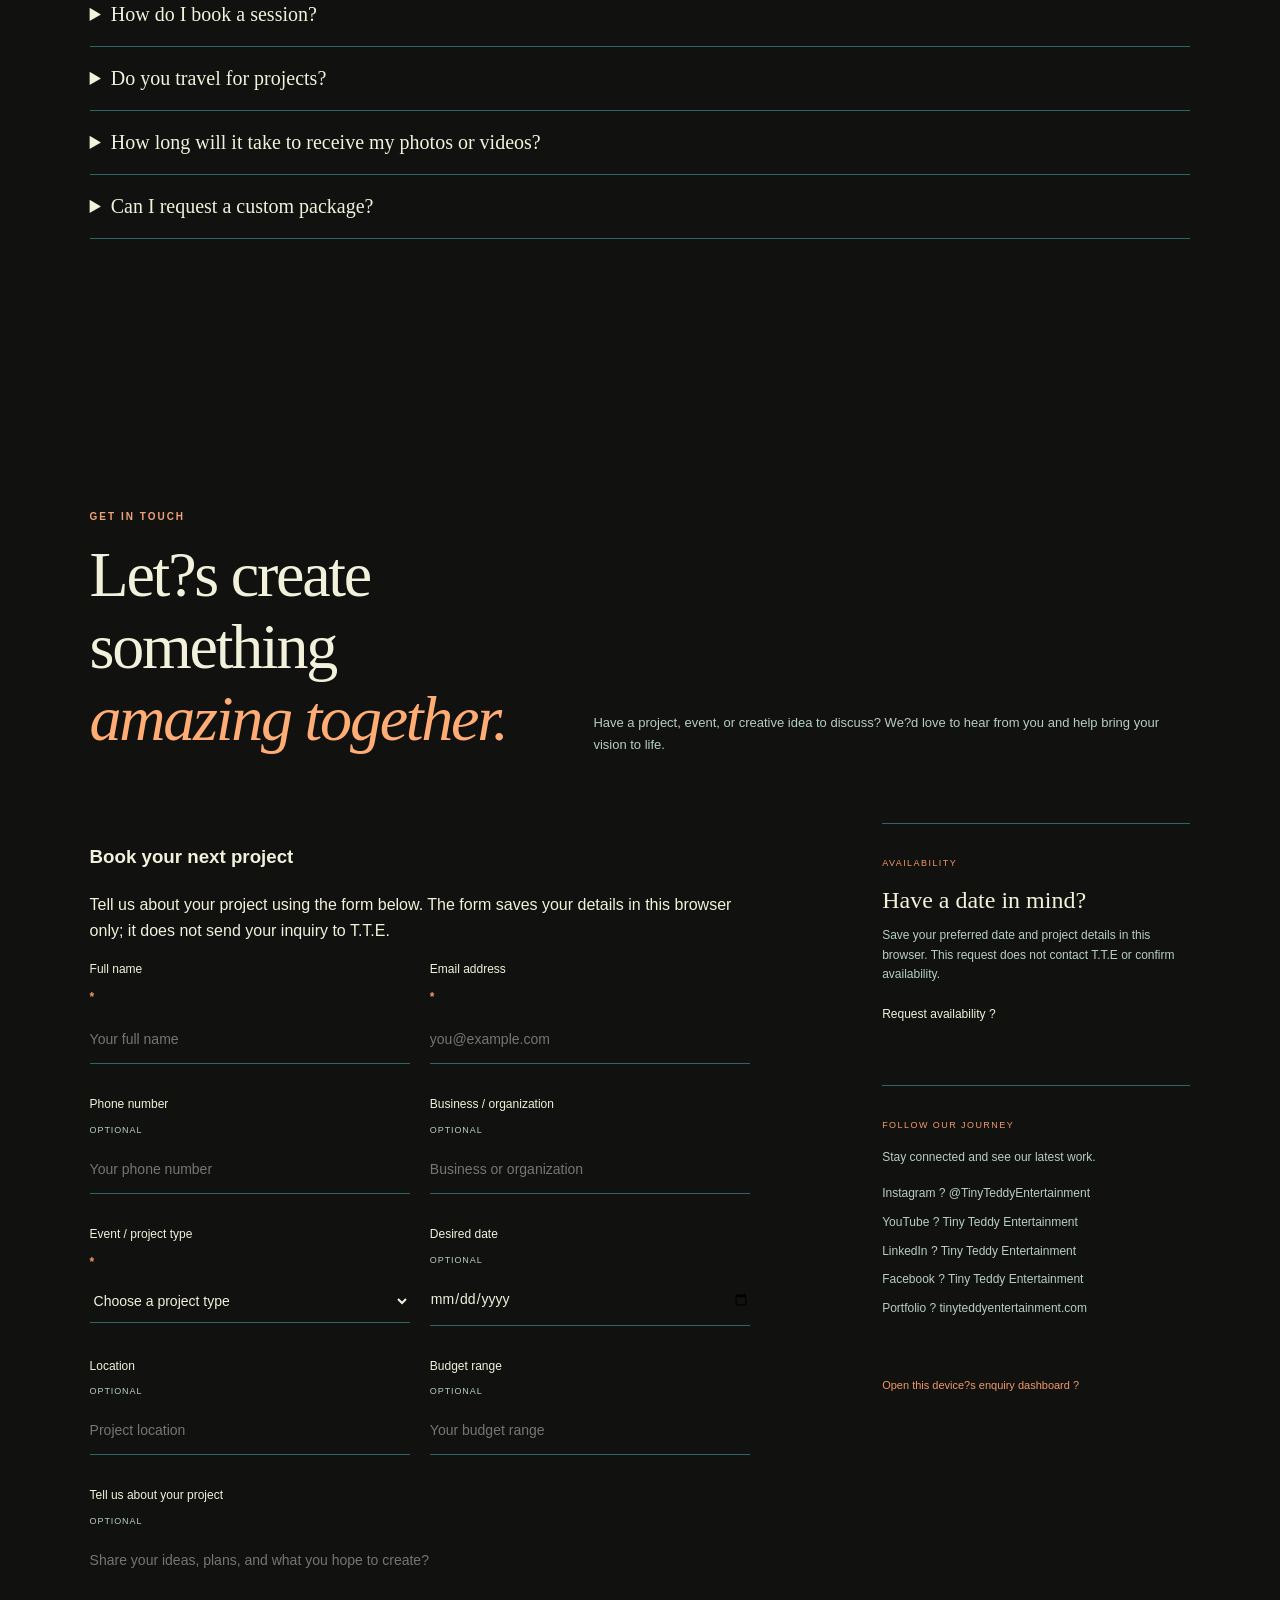
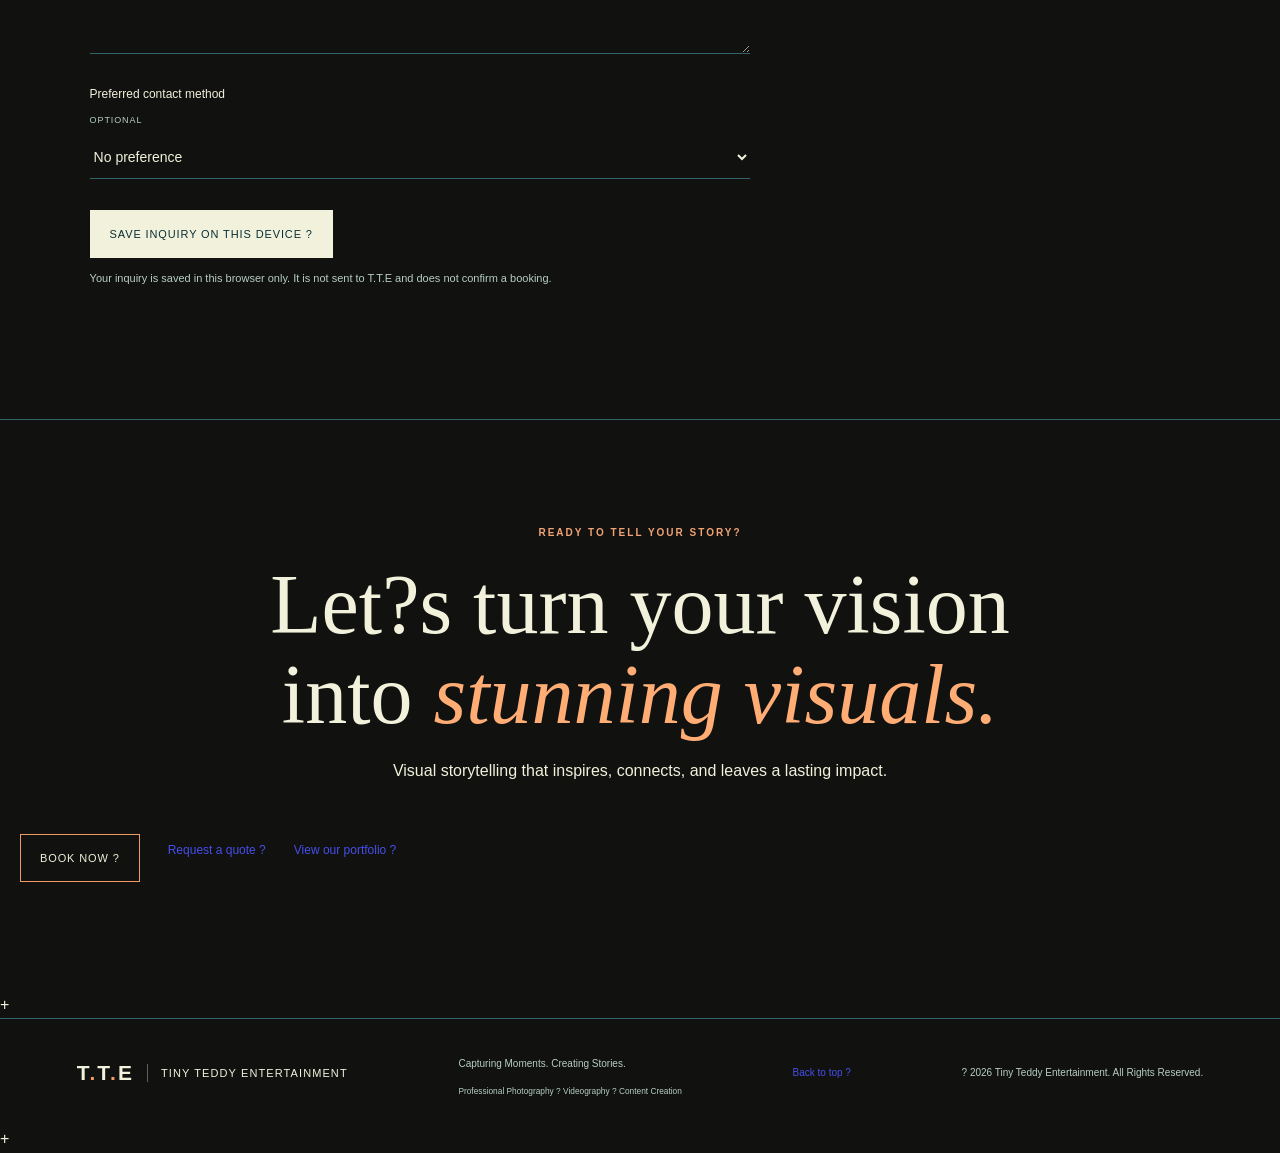
==== commit 4abf2935: "Update T.T.E website content Co-authored-by: Copilot <223556219+Copilot@users.noreply.github.com>" ====
--- a/index.html
+++ b/index.html
@@ -1,13 +1,13 @@
 <!doctype html><html lang="en"><head><meta charset="utf-8"><meta name="viewport" content="width=device-width,initial-scale=1"><meta name="theme-color" content="#11110f"><title>T.T.E — Tiny Teddy Entertainment</title><meta name="description" content="Photography and cinematic films for the moments, people and stories that matter. Tiny Teddy Entertainment — Your Moments. Our Lens. Your Story."><meta property="og:title" content="T.T.E — Tiny Teddy Entertainment"><meta property="og:description" content="Your Moments. Our Lens. Your Story."><meta property="og:type" content="website"><link rel="icon" href="data:image/svg+xml,%3Csvg xmlns='http://www.w3.org/2000/svg' viewBox='0 0 64 64'%3E%3Crect width='64' height='64' rx='14' fill='%2311110f'/%3E%3Ctext x='32' y='44' text-anchor='middle' font-family='Georgia' font-size='34' fill='%23bd805d'%3ET%3C/text%3E%3C/svg%3E"><link rel="stylesheet" href="css/styles.css"><script src="js/db.js" defer></script><script src="js/app.js" defer></script><script src="js/forms.js" defer></script></head><body>
-<a class="skip" href="#main">Skip to content</a><header class="header"><a class="brand" href="#top"><b>T<span>.</span>T<span>.</span>E</b><small>Tiny Teddy Entertainment</small></a><button class="menu" aria-expanded="false" aria-controls="nav" aria-label="Open menu"><i></i><i></i></button><nav id="nav" aria-label="Main navigation"><a href="#portfolio">Portfolio</a><a href="#services">Services</a><a href="#about">About</a><a href="#contact">Contact</a><button class="theme" aria-label="Switch theme">◐</button></nav></header>
-<main id="main"><section class="hero" id="top"><div class="hero-bg" role="img" aria-label="Couple sharing a quiet moment in afternoon light"></div><div class="hero-content"><p class="eyebrow">PHOTOGRAPHY · FILM · STORY</p><h1>Your moments.<br><em>Our lens.</em><br>Your story.</h1><p class="hero-sub">Honest images and cinematic films, made to feel like you.</p><div class="actions"><a class="btn light" href="#portfolio">Explore the work <span>↗</span></a><a class="link-light" href="#contact">Tell us what you’re planning ↗</a></div></div><span class="hero-count">01 / 04 <i></i> STORIES, KEPT CLOSE</span><a href="#portfolio" class="scroll">SCROLL TO EXPLORE ↓</a></section>
-<section class="intro"><p class="eyebrow">SMALL MOMENTS. LASTING STORIES.</p><div><h2>Made with feeling.<br><em>Remembered for life.</em></h2><p>From the quiet in-between to the full-room celebrations, T.T.E makes photography and films that bring you back to how it felt.</p></div></section>
-<section class="portfolio section" id="portfolio"><div class="section-head"><div><p class="eyebrow">SELECTED STORIES · 2022—26</p><h2>Frames that <em>stay.</em></h2></div><p>Real people, present moments,<br>stories worth holding onto.</p></div><div class="filters" role="group" aria-label="Filter portfolio"><button class="active" data-filter="all" aria-pressed="true">All work</button><button data-filter="couples" aria-pressed="false">Couples</button><button data-filter="families" aria-pressed="false">Families</button><button data-filter="events" aria-pressed="false">Events</button><button data-filter="artists" aria-pressed="false">Artists</button><button data-filter="commercial" aria-pressed="false">Commercial</button><button data-filter="photography" aria-pressed="false">Photography</button><button data-filter="videography" aria-pressed="false">Videography</button></div><div class="gallery">
-<button class="work tall" data-category="couples photography" data-caption="A day held in the light · Couples" data-image="https://images.unsplash.com/photo-1519741497674-611481863552?auto=format&fit=crop&w=1800&q=85"><img loading="lazy" src="https://images.unsplash.com/photo-1519741497674-611481863552?auto=format&fit=crop&w=1100&q=82" alt="Newlyweds sharing an intimate outdoor moment"><span><small>01 — COUPLES</small><strong>A day held<br>in the light</strong></span></button><button class="work" data-category="artists videography" data-caption="In their element · Artists" data-image="https://images.unsplash.com/photo-1516280440614-37939bbacd81?auto=format&fit=crop&w=1800&q=85"><img loading="lazy" src="https://images.unsplash.com/photo-1516280440614-37939bbacd81?auto=format&fit=crop&w=1000&q=82" alt="Singer performing under dramatic stage lighting"><span><small>02 — ARTISTS</small><strong>In their<br>element</strong></span></button><button class="work" data-category="families photography" data-caption="The in-between · Families" data-image="https://images.unsplash.com/photo-1476703993599-0035a21b17a9?auto=format&fit=crop&w=1800&q=85"><img loading="lazy" src="https://images.unsplash.com/photo-1476703993599-0035a21b17a9?auto=format&fit=crop&w=1000&q=82" alt="Family enjoying a playful afternoon together"><span><small>03 — FAMILIES</small><strong>The<br>in-between</strong></span></button><button class="work wide" data-category="events photography" data-caption="A night to remember · Events" data-image="https://images.unsplash.com/photo-1492684223066-81342ee5ff30?auto=format&fit=crop&w=1800&q=85"><img loading="lazy" src="https://images.unsplash.com/photo-1492684223066-81342ee5ff30?auto=format&fit=crop&w=1400&q=82" alt="Crowd gathered beneath warm lights at a live event"><span><small>04 — EVENTS</small><strong>A night<br>to remember</strong></span></button><button class="work" data-category="commercial photography" data-caption="A space of their own · Commercial" data-image="https://images.unsplash.com/photo-1524758631624-e2822e304c36?auto=format&fit=crop&w=1800&q=85"><img loading="lazy" src="https://images.unsplash.com/photo-1524758631624-e2822e304c36?auto=format&fit=crop&w=1000&q=82" alt="Sunlit creative studio interior"><span><small>05 — COMMERCIAL</small><strong>A space of<br>their own</strong></span></button><button class="work tall" data-category="film videography" data-caption="Beyond the still · Film" data-image="https://images.unsplash.com/photo-1500530855697-b586d89ba3ee?auto=format&fit=crop&w=1800&q=85"><img loading="lazy" src="https://images.unsplash.com/photo-1500530855697-b586d89ba3ee?auto=format&fit=crop&w=1000&q=82" alt="Golden sun setting over an open landscape"><span><small>06 — FILM</small><strong>Beyond<br>the still</strong></span></button></div><p class="gallery-note">A growing collection of people, places and moments.</p></section>
+<a class="skip" href="#main">Skip to content</a><header class="header"><a class="brand" href="#top"><b>T<span>.</span>T<span>.</span>E</b><small>Tiny Teddy Entertainment</small></a><button class="menu" aria-expanded="false" aria-controls="nav" aria-label="Open menu"><i></i><i></i></button><nav id="nav" aria-label="Main navigation"><a href="#portfolio">Portfolio</a><a href="#services">Services</a><a href="#about">About</a><a href="#faq">FAQ</a><a href="#contact">Contact</a><button class="theme" aria-label="Switch theme">◐</button></nav></header>
+<main id="main"><section class="hero" id="top"><div class="hero-bg" aria-hidden="true"></div><div class="hero-content"><p class="eyebrow">PHOTOGRAPHY ? VIDEOGRAPHY ? STORYTELLING</p><h1>Capture Every Moment.<br><em>Tell Every Story.</em></h1><p class="hero-sub">At Tiny Teddy Entertainment, we transform ordinary moments into unforgettable visual experiences. Through professional photography and cinematic videography, we help individuals, brands, businesses, and communities preserve memories and tell stories that matter.</p><p class="hero-sub">From events and corporate projects to commercial campaigns, weddings, and creative productions, we bring passion, creativity, and attention to detail to every frame.</p><div class="actions"><a class="btn light" href="#contact">Book a session <span>?</span></a><a class="link-light" href="#portfolio">View portfolio ?</a></div></div><span class="hero-count">01 / 04 <i></i><span>CAPTURING MOMENTS ? CREATING STORIES</span></span><a href="#welcome" class="scroll">SCROLL TO EXPLORE ?</a></section>
+<section class="intro" id="welcome"><p class="eyebrow">WELCOME TO TINY TEDDY ENTERTAINMENT</p><div><h2>Every moment<br><em>deserves to be seen.</em></h2><div><h3>Welcome to Tiny Teddy Entertainment</h3><p>Tiny Teddy Entertainment is a creative photography and videography studio dedicated to producing high-quality visuals that inspire, engage, and leave lasting impressions.</p><p>We believe every moment deserves to be captured beautifully. Our mission is to create powerful images and videos that reflect authentic emotions, meaningful stories, and unforgettable experiences.</p><p>From personal celebrations to professional productions, we work closely with our clients to bring their vision to life.</p></div></div></section>
+<section class="portfolio section" id="portfolio"><div class="section-head"><div><p class="eyebrow">PHOTOGRAPHY ? VIDEOGRAPHY ? CONTENT</p><h2>Our <em>work.</em></h2></div><p>Every image tells a story, and every video captures a moment worth remembering. Explore events, portraits, corporate productions, lifestyle storytelling, commercial projects, and creative visual content.</p></div><div class="filters" role="group" aria-label="Filter portfolio"><button class="active" data-filter="all" aria-pressed="true">All work</button><button data-filter="couples" aria-pressed="false">Couples</button><button data-filter="families" aria-pressed="false">Families</button><button data-filter="events" aria-pressed="false">Events</button><button data-filter="artists" aria-pressed="false">Artists</button><button data-filter="commercial" aria-pressed="false">Commercial</button><button data-filter="photography" aria-pressed="false">Photography</button><button data-filter="videography" aria-pressed="false">Videography</button></div><div class="gallery">
+<button class="work tall" data-category="couples photography" data-caption="A day held in the light · Couples" data-image="https://images.unsplash.com/photo-1519741497674-611481863552?auto=format&fit=crop&w=1800&q=85"><img loading="lazy" src="https://images.unsplash.com/photo-1519741497674-611481863552?auto=format&fit=crop&w=1100&q=82" alt="Newlyweds sharing an intimate outdoor moment"><span><small>01 — COUPLES</small><strong>A day held<br>in the light</strong></span></button><button class="work" data-category="artists videography" data-caption="In their element · Artists" data-image="https://images.unsplash.com/photo-1516280440614-37939bbacd81?auto=format&fit=crop&w=1800&q=85"><img loading="lazy" src="https://images.unsplash.com/photo-1516280440614-37939bbacd81?auto=format&fit=crop&w=1000&q=82" alt="Singer performing under dramatic stage lighting"><span><small>02 — ARTISTS</small><strong>In their<br>element</strong></span></button><button class="work" data-category="families photography" data-caption="The in-between · Families" data-image="https://images.unsplash.com/photo-1476703993599-0035a21b17a9?auto=format&fit=crop&w=1800&q=85"><img loading="lazy" src="https://images.unsplash.com/photo-1476703993599-0035a21b17a9?auto=format&fit=crop&w=1000&q=82" alt="Family enjoying a playful afternoon together"><span><small>03 — FAMILIES</small><strong>The<br>in-between</strong></span></button><button class="work wide" data-category="events photography" data-caption="A night to remember · Events" data-image="https://images.unsplash.com/photo-1492684223066-81342ee5ff30?auto=format&fit=crop&w=1800&q=85"><img loading="lazy" src="https://images.unsplash.com/photo-1492684223066-81342ee5ff30?auto=format&fit=crop&w=1400&q=82" alt="Crowd gathered beneath warm lights at a live event"><span><small>04 — EVENTS</small><strong>A night<br>to remember</strong></span></button><button class="work" data-category="commercial photography" data-caption="A space of their own · Commercial" data-image="https://images.unsplash.com/photo-1524758631624-e2822e304c36?auto=format&fit=crop&w=1800&q=85"><img loading="lazy" src="https://images.unsplash.com/photo-1524758631624-e2822e304c36?auto=format&fit=crop&w=1000&q=82" alt="Sunlit creative studio interior"><span><small>05 — COMMERCIAL</small><strong>A space of<br>their own</strong></span></button><button class="work tall" data-category="film videography" data-caption="Beyond the still · Film" data-image="https://images.unsplash.com/photo-1500530855697-b586d89ba3ee?auto=format&fit=crop&w=1800&q=85"><img loading="lazy" src="https://images.unsplash.com/photo-1500530855697-b586d89ba3ee?auto=format&fit=crop&w=1000&q=82" alt="Golden sun setting over an open landscape"><span><small>06 — FILM</small><strong>Beyond<br>the still</strong></span></button></div><div class="portfolio-types"><article><h3>Photography</h3><p>Portrait ? Event ? Corporate ? Lifestyle ? Product</p></article><article><h3>Videography</h3><p>Event coverage ? Promotional videos ? Corporate productions ? Social content ? Cinematic storytelling</p></article></div><p class="gallery-note">We create visuals that connect and preserve memories with authenticity and artistic excellence.</p></section>
 <section class="film"><div class="film-bg" role="img" aria-label="Golden hour landscape"></div><div><p class="eyebrow">MOVING PICTURES · T.T.E FILMS</p><h2>Some stories<br>need to <em>move.</em></h2><p>From highlight films to artist visuals, we create considered motion that carries you right back into the moment.</p><a href="#contact" class="btn outline">Enquire about film ↗</a></div><b class="film-stamp">T.T.E<br>FILMS</b></section>
-<section class="services section" id="services"><div class="section-head"><div><p class="eyebrow">WHAT WE DO</p><h2>Made for <em>your story.</em></h2></div><p>Photography and film, tailored<br>to the moments that matter.</p></div><div class="service-list"><article><span>01</span><div><h3>Couples & celebrations</h3><p>Wedding days, engagements and all the beautiful in-between. Natural direction, honest emotion, no missed moments.</p></div><small>PHOTO · FILM</small><a href="#contact" aria-label="Request quote for couples and celebrations">↗</a></article><article><span>02</span><div><h3>Family stories</h3><p>Unhurried sessions shaped around your people. The laughter, little details, the way it all feels right now.</p></div><small>PHOTOGRAPHY</small><a href="#contact" aria-label="Request quote for family photography">↗</a></article><article><span>03</span><div><h3>Events & gatherings</h3><p>From intimate celebrations to full-scale events, we document the atmosphere and moments you might miss.</p></div><small>PHOTO · FILM</small><a href="#contact" aria-label="Request quote for events">↗</a></article><article><span>04</span><div><h3>Artists & businesses</h3><p>Visual content with a point of view. Portraits, campaigns and films that help your work find its people.</p></div><small>PHOTO · FILM</small><a href="#contact" aria-label="Request quote for artists and business content">↗</a></article></div><p class="pricing">Every project is different. Share a little about yours and we’ll put together a considered quote.</p></section>
-<section class="about section" id="about"><div class="about-photo"><img src="https://images.unsplash.com/photo-1502982720700-bfff97f2ecac?auto=format&fit=crop&w=1300&q=82" loading="lazy" alt="Camera ready to capture a story"><small>BEHIND THE LENS · T.T.E</small></div><div class="about-copy"><p class="eyebrow">A LITTLE ABOUT US</p><h2>Present for the<br><em>real things.</em></h2><p>Tiny Teddy Entertainment is a photography and videography studio for people with a story to tell. We work with couples, families, artists and businesses to make vivid, thoughtful images that feel like you.</p><p>Our approach is documentary at heart: attentive, easy-going and always looking for the moment just before or after the pose.</p><a href="#contact" class="text-link">Let’s make something meaningful ↗</a></div></section>
-<section class="contact section" id="contact"><div class="contact-head"><div><p class="eyebrow">START A CONVERSATION</p><h2>Tell us what<br>you’re <em>imagining.</em></h2></div><p>Share the details you have so far.<br>We’ll help shape the rest.</p></div><div class="contact-grid"><form id="enquiry-form" novalidate><input type="hidden" name="requestType" value="quote"><div class="field-row"><label>Full name <b>*</b><input name="name" autocomplete="name" required maxlength="100" placeholder="Your name"><small class="error"></small></label><label>Email address <b>*</b><input name="email" type="email" autocomplete="email" required maxlength="254" placeholder="you@example.com"><small class="error"></small></label></div><div class="field-row"><label>Phone <span>OPTIONAL</span><input name="phone" type="tel" autocomplete="tel" maxlength="30" placeholder="Your number"><small class="error"></small></label><label>What are you looking for? <b>*</b><select name="service" required><option value="">Choose a service</option><option>Couples & celebrations</option><option>Family stories</option><option>Events & gatherings</option><option>Artists & businesses</option><option>Photography</option><option>Videography / film</option><option>Something else</option></select><small class="error"></small></label></div><div class="field-row"><label>Project date <span>OPTIONAL</span><input name="date" type="date"><small class="error"></small></label><label>Location <span>OPTIONAL</span><input name="location" maxlength="140" placeholder="Where is it happening?"><small class="error"></small></label></div><label>Budget / package <span>OPTIONAL</span><input name="budget" maxlength="80" placeholder="If you have one in mind"><small class="error"></small></label><label>Tell us a little more <span>OPTIONAL</span><textarea name="message" rows="4" maxlength="2000" placeholder="The feeling, the plan, or anything you’d like us to know…"></textarea><small class="error"></small></label><button class="btn light submit" type="submit">Save enquiry on this device ↗</button><p class="privacy">This request is stored in this browser only. It isn’t sent to T.T.E and does not confirm a booking.</p><div class="feedback" role="status" aria-live="polite"></div></form><aside><div class="aside-block"><small>AVAILABILITY</small><h3>Have a date in mind?</h3><p>Send an availability request and keep the date details with your enquiry on this device.</p><button id="availability-button" class="availability">Request availability ↗</button></div><div class="aside-block"><small>SAY HELLO</small><p>Contact details and social links can be added when ready.</p><a href="#contact">Email · [add email address]</a><a href="#contact">Instagram · [add profile link]</a><a href="#contact">TikTok · [add profile link]</a></div><a class="dashboard" href="admin.html">Open this device’s enquiry dashboard ↗</a></aside></div></section><section class="closing"><p class="eyebrow">TINY TEDDY ENTERTAINMENT</p><p>The good stuff<br><em>stays with you.</em></p><a href="#contact" class="btn outline">Let’s talk ↗</a></section></main>
-+<footer><a class="brand" href="#top"><b>T<span>.</span>T<span>.</span>E</b><small>Tiny Teddy Entertainment</small></a><p>Your Moments. Our Lens. Your Story.</p><a href="#top">Back to top ↑</a><span>© <span id="year"></span> T.T.E</span></footer>
+<section class="services section" id="services"><div class="section-head"><div><p class="eyebrow">WHAT WE OFFER</p><h2>Professional photography<br>& <em>videography.</em></h2></div><p>Creative visual production for people, brands, businesses, and communities.</p></div><div class="service-list"><article><span>01</span><div><h3>Photography services</h3><p>Professional coverage for events, portraits, businesses, products, and special occasions.</p></div><small>PHOTOGRAPHY</small><a href="#contact" aria-label="Enquire about photography">?</a></article><article><span>02</span><div><h3>Videography services</h3><p>High-quality video production, event coverage, promotional videos, interviews, commercials, and social media content.</p></div><small>VIDEOGRAPHY</small><a href="#contact" aria-label="Enquire about videography">?</a></article><article><span>03</span><div><h3>Editing & post-production</h3><p>Professional photo retouching, color grading, video editing, sound enhancement, and content optimization.</p></div><small>POST-PRODUCTION</small><a href="#contact" aria-label="Enquire about editing and post-production">?</a></article><article><span>04</span><div><h3>Content creation</h3><p>Creative visual content tailored for businesses, brands, influencers, and social media campaigns.</p></div><small>CONTENT</small><a href="#contact" aria-label="Enquire about content creation">?</a></article></div><p class="pricing">Every project is different. Get in touch to build a package around your vision.</p></section>
+<section class="about section" id="about"><div class="about-photo"><img src="https://images.unsplash.com/photo-1502982720700-bfff97f2ecac?auto=format&fit=crop&w=1300&q=82" loading="lazy" alt="Camera ready to capture a story"><small>BEHIND THE LENS ? T.T.E</small></div><div class="about-copy"><p class="eyebrow">ABOUT ME ? FOUNDER & CREATIVE DIRECTOR</p><h2>Meet Valentino,<br><em>the creative behind T.T.E.</em></h2><p>Hello, I'm Valentino, the founder and creative director of Tiny Teddy Entertainment. Photography and videography are more than just services to me. They are powerful tools for storytelling.</p><p>My passion is capturing genuine moments, unique perspectives, and meaningful experiences people can treasure for years to come. I bring creativity, professionalism, and a commitment to quality to every project.</p><p>Whether covering events, creating promotional content, documenting special occasions, or producing cinematic visuals, my goal is the same: <strong>to tell your story through unforgettable visuals.</strong></p><h3>Our mission</h3><p>To create exceptional visual content that captures emotions, celebrates moments, and helps brands, businesses, and individuals communicate their stories through photography and videography.</p><h3>Our vision</h3><p>To become a trusted creative media brand known for impactful storytelling, professional visual productions, and memorable client experiences.</p><a href="#contact" class="text-link">Let?s create something together ?</a></div></section>
+<section class="faq section" id="faq"><div class="section-head"><div><p class="eyebrow">HERE TO HELP</p><h2>Frequently Asked <em>Questions.</em></h2></div><p>A few helpful details before we get started.</p></div><div class="faq-list"><details><summary>How do I book a session?</summary><p>Use the inquiry form to save your project details, then contact us through our social channels. Saved entries stay in this browser and are not sent to T.T.E.</p></details><details><summary>Do you travel for projects?</summary><p>Yes. We?re available for local and regional projects depending on scheduling and project requirements.</p></details><details><summary>How long will it take to receive my photos or videos?</summary><p>Delivery times vary depending on the size of the project and its editing requirements. We?ll discuss an estimated timeline when planning your project.</p></details><details><summary>Can I request a custom package?</summary><p>Absolutely. Photography and videography packages can be tailored to suit your needs and budget.</p></details></div></section><section class="contact section" id="contact"><div class="contact-head"><div><p class="eyebrow">GET IN TOUCH</p><h2>Let?s create something<br><em>amazing together.</em></h2></div><p>Have a project, event, or creative idea to discuss? We?d love to hear from you and help bring your vision to life.</p></div><div class="contact-grid"><form id="enquiry-form" novalidate><input type="hidden" name="requestType" value="quote"><h3>Book your next project</h3><p>Tell us about your project using the form below. The form saves your details in this browser only; it does not send your inquiry to T.T.E.</p><div class="field-row"><label>Full name <b>*</b><input name="name" autocomplete="name" required maxlength="100" placeholder="Your full name"><small class="error"></small></label><label>Email address <b>*</b><input name="email" type="email" autocomplete="email" required maxlength="254" placeholder="you@example.com"><small class="error"></small></label></div><div class="field-row"><label>Phone number <span>OPTIONAL</span><input name="phone" type="tel" autocomplete="tel" maxlength="30" placeholder="Your phone number"><small class="error"></small></label><label>Business / organization <span>OPTIONAL</span><input name="organization" autocomplete="organization" maxlength="140" placeholder="Business or organization"><small class="error"></small></label></div><div class="field-row"><label>Event / project type <b>*</b><select name="service" required><option value="">Choose a project type</option><option>Portrait photography</option><option>Event photography</option><option>Corporate photography</option><option>Lifestyle photography</option><option>Product photography</option><option>Event coverage</option><option>Promotional video</option><option>Corporate production</option><option>Social media content</option><option>Editing & post-production</option><option>Content creation</option><option>Wedding or celebration</option><option>Other project</option></select><small class="error"></small></label><label>Desired date <span>OPTIONAL</span><input name="date" type="date"><small class="error"></small></label></div><div class="field-row"><label>Location <span>OPTIONAL</span><input name="location" maxlength="140" placeholder="Project location"><small class="error"></small></label><label>Budget range <span>OPTIONAL</span><input name="budget" maxlength="80" placeholder="Your budget range"><small class="error"></small></label></div><label>Tell us about your project <span>OPTIONAL</span><textarea name="message" rows="4" maxlength="2000" placeholder="Share your ideas, plans, and what you hope to create?"></textarea><small class="error"></small></label><label>Preferred contact method <span>OPTIONAL</span><select name="preferredContact"><option value="">No preference</option><option>Email</option><option>Phone</option></select><small class="error"></small></label><button class="btn light submit" type="submit">Save inquiry on this device ?</button><p class="privacy">Your inquiry is saved in this browser only. It is not sent to T.T.E and does not confirm a booking.</p><div class="feedback" role="status" aria-live="polite"></div></form><aside><div class="aside-block"><small>AVAILABILITY</small><h3>Have a date in mind?</h3><p>Save your preferred date and project details in this browser. This request does not contact T.T.E or confirm availability.</p><button id="availability-button" class="availability">Request availability ?</button></div><div class="aside-block"><small>FOLLOW OUR JOURNEY</small><p>Stay connected and see our latest work.</p><ul class="social-list"><li>Instagram ? @TinyTeddyEntertainment</li><li>YouTube ? Tiny Teddy Entertainment</li><li>LinkedIn ? Tiny Teddy Entertainment</li><li>Facebook ? Tiny Teddy Entertainment</li><li>Portfolio ? tinyteddyentertainment.com</li></ul></div><a class="dashboard" href="admin.html">Open this device?s enquiry dashboard ?</a></aside></div></section><section class="closing"><p class="eyebrow">READY TO TELL YOUR STORY?</p><p>Let?s turn your vision<br>into <em>stunning visuals.</em></p><p>Visual storytelling that inspires, connects, and leaves a lasting impact.</p><div class="actions"><a href="#contact" class="btn outline">Book now ?</a><a href="#contact" class="text-link">Request a quote ?</a><a href="#portfolio" class="text-link">View our portfolio ?</a></div></section></main>
++<footer><a class="brand" href="#top"><b>T<span>.</span>T<span>.</span>E</b><small>Tiny Teddy Entertainment</small></a><div><p>Capturing Moments. Creating Stories.</p><small>Professional Photography ? Videography ? Content Creation</small></div><a href="#top">Back to top ?</a><span>? <span id="year"></span> Tiny Teddy Entertainment. All Rights Reserved.</span></footer>
 +<dialog id="lightbox" class="lightbox"><button class="close" aria-label="Close image">×</button><button class="prev" aria-label="Previous image">←</button><figure><img alt=""><figcaption></figcaption></figure><button class="next" aria-label="Next image">→</button></dialog><dialog id="availability-dialog"><form id="availability-form" novalidate><button class="close" type="button" aria-label="Close">×</button><p class="eyebrow">DATE CHECK</p><h2>Check a date.</h2><p>This request stays in this browser and doesn’t confirm a booking.</p><label>Your name <b>*</b><input name="name" required maxlength="100" placeholder="Your name"><small class="error"></small></label><label>Email address <b>*</b><input name="email" type="email" required maxlength="254" placeholder="you@example.com"><small class="error"></small></label><label>Date you have in mind <b>*</b><input name="date" type="date" required><small class="error"></small></label><label>Service <b>*</b><select name="service" required><option value="">Choose a service</option><option>Couples & celebrations</option><option>Family stories</option><option>Events & gatherings</option><option>Artists & businesses</option><option>Photography</option><option>Videography / film</option></select><small class="error"></small></label><button class="btn light" type="submit">Save date request ↗</button><div class="feedback" role="status" aria-live="polite"></div></form></dialog></body></html>
 
--- a/css/styles.css
+++ b/css/styles.css
@@ -6,3 +6,38 @@
 
 @media(prefers-reduced-motion:reduce){*,*:before,*:after{scroll-behavior:auto!important;transition:none!important;animation:none!important}}
 .work[hidden]{display:none}
+
+:root{--bg:#11110f;--panel:#191917;--text:#f1f1dc;--muted:#b6cec5;--line:#326469;--accent:#f19a67;--serif:'Georgia',serif;--sans:'Trebuchet MS',Arial,sans-serif}
+body.light-theme{--bg:#f0eee9;--panel:#e5e2db;--text:#173d3a;--muted:#58746d;--line:#c4d9d0;--accent:#cf6047}
+.scroll-camera{position:fixed;z-index:4;top:20vh;right:4vw;width:clamp(112px,17vw,224px);aspect-ratio:1.3;pointer-events:none;filter:drop-shadow(0 18px 20px rgba(0,0,0,.28));opacity:.96}
+.scroll-camera canvas{display:block;width:100%;height:100%}
+.header{backdrop-filter:blur(8px)}
+.hero h1 em,h2 em,.closing em{color:#ffad75}
+.btn.light{background:#f1f1dc;color:#082f35;border-color:#f1f1dc}
+.btn.light:hover{background:#f19a67;border-color:#f19a67}
+.filters button.active,.filters button:hover{border-color:#51bfa6}
+.service-list article>span,.service-list a{color:#51bfa6}
+.eyebrow{color:#f1a276}
+@media(max-width:800px){.scroll-camera{top:15vh;right:2vw;width:clamp(104px,25vw,150px);opacity:.85}}
+@media(max-width:560px){.scroll-camera{top:13vh;right:1vw;width:106px;opacity:.78}.hero h1 em,h2 em,.closing em{color:#ffad75}}
+@media(prefers-reduced-motion:reduce){.scroll-camera{display:none}}
+@media(max-width:560px){.hero h1{font-size:52px}.hero-count span{display:none}.hero-count i{width:24px}}
+.hero-bg{background:var(--bg)}
+.hero::before,.hero::after{content:none}
+a{color:#464feb;text-decoration:none}
+a.brand{color:var(--text)}
+tr th,tr td{border:1px solid #e6e6e6}
+tr th{background-color:#f5f5f5}
+.portfolio-types{display:grid;grid-template-columns:1fr 1fr;gap:20px;margin-top:40px}
+.portfolio-types article{border-top:1px solid var(--line);padding:18px 0}
+.portfolio-types h3,.about-copy h3{font:500 22px var(--serif);margin:0 0 8px}
+.portfolio-types p,.faq-list p{font-size:13px;color:var(--muted);margin:0}
+.about-copy h3{margin-top:28px}
+.faq-list details{border-top:1px solid var(--line);padding:20px 0}
+.faq-list details:last-child{border-bottom:1px solid var(--line)}
+.faq-list summary{cursor:pointer;font:500 20px var(--serif)}
+.faq-list details p{margin-top:12px;max-width:760px}
+.social-list{list-style:none;padding:0;margin:16px 0 0;color:var(--muted);font-size:12px}
+.social-list li+li{margin-top:9px}
+@media(max-width:560px){.portfolio-types{grid-template-columns:1fr}}
+.hero{height:auto}
